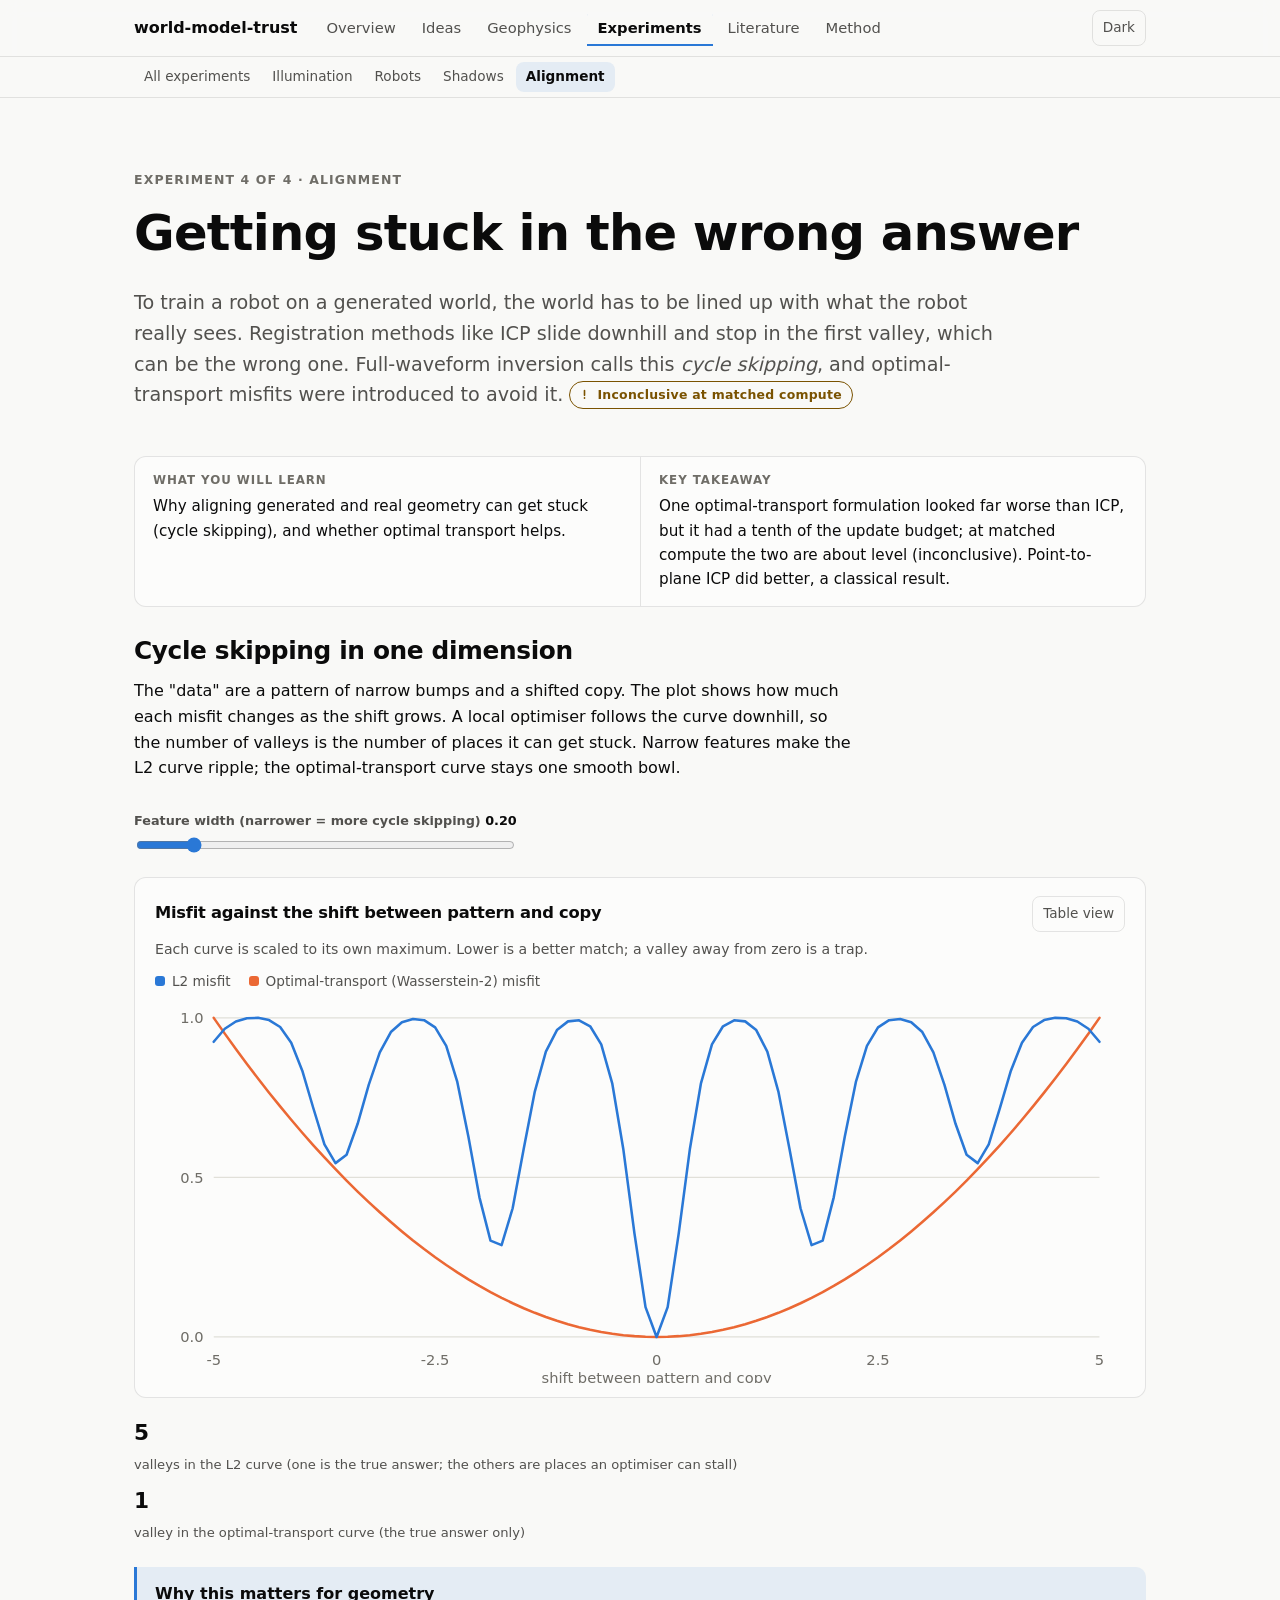
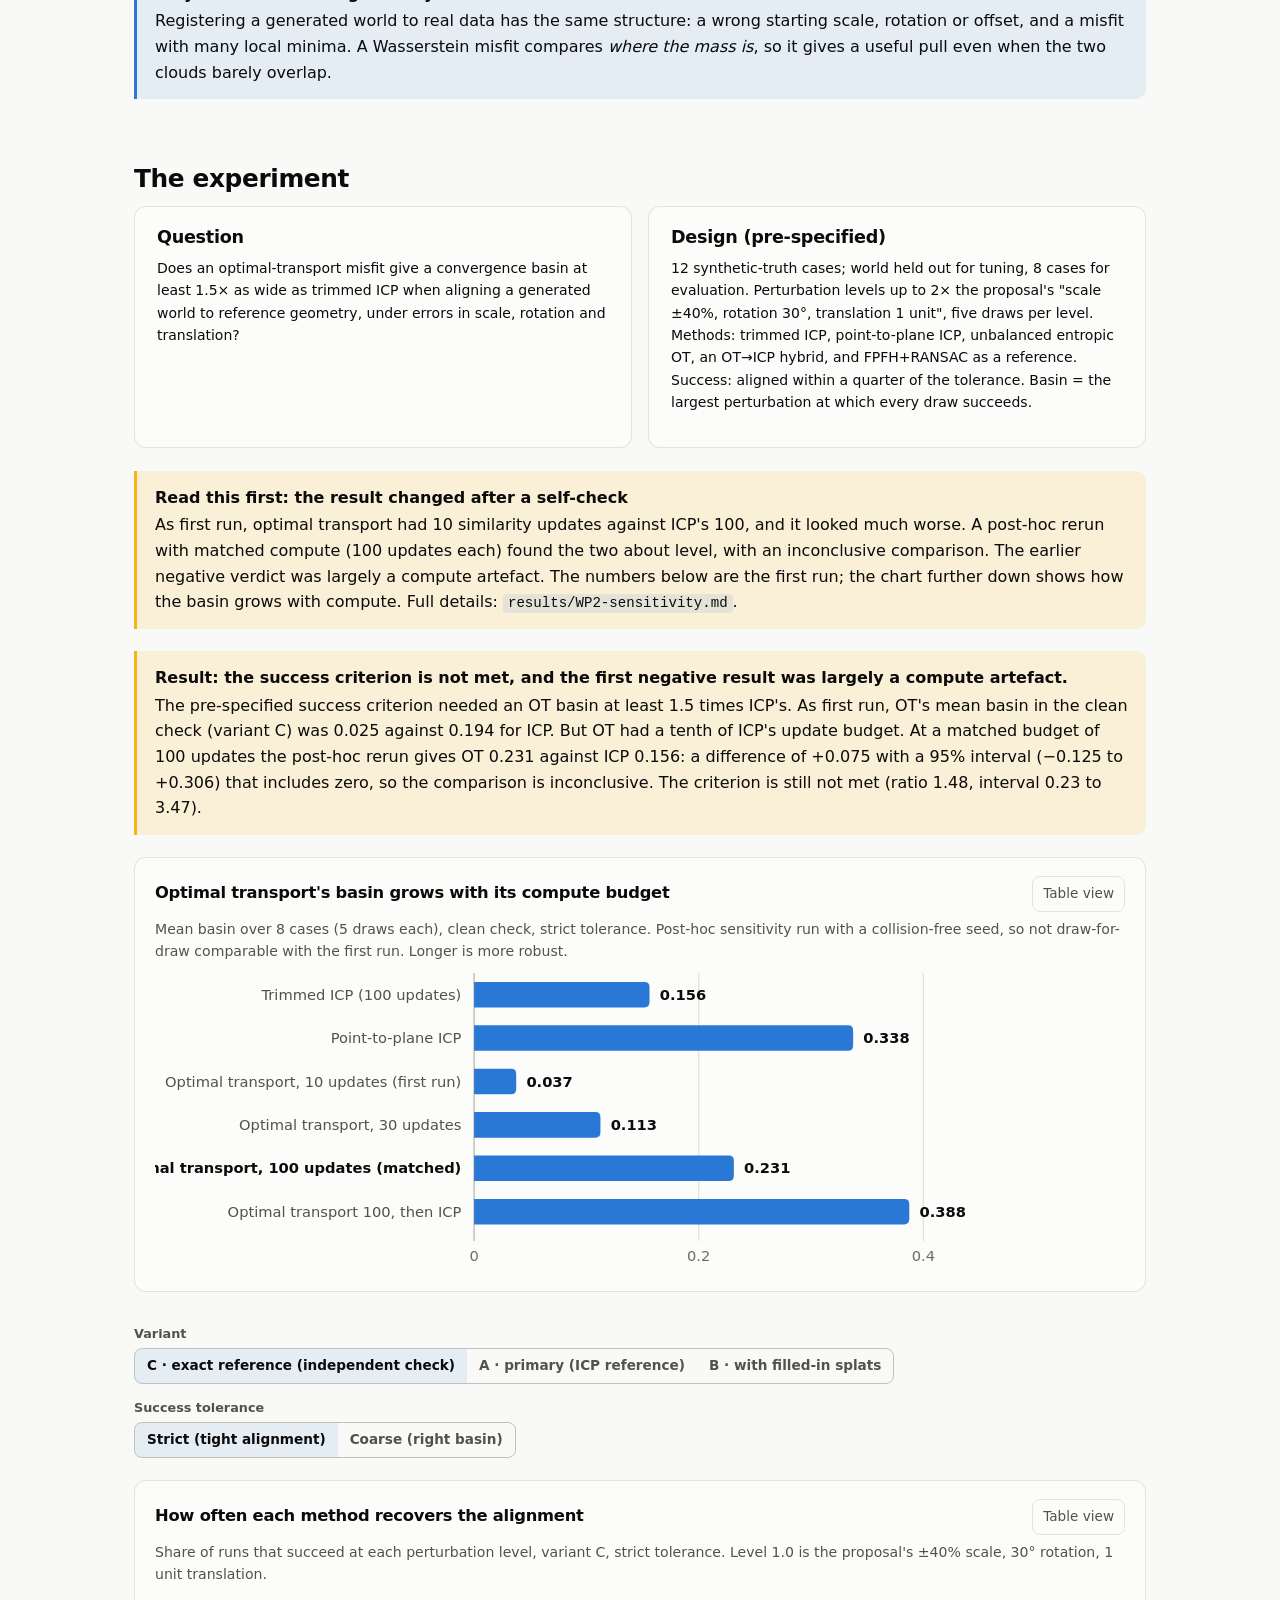
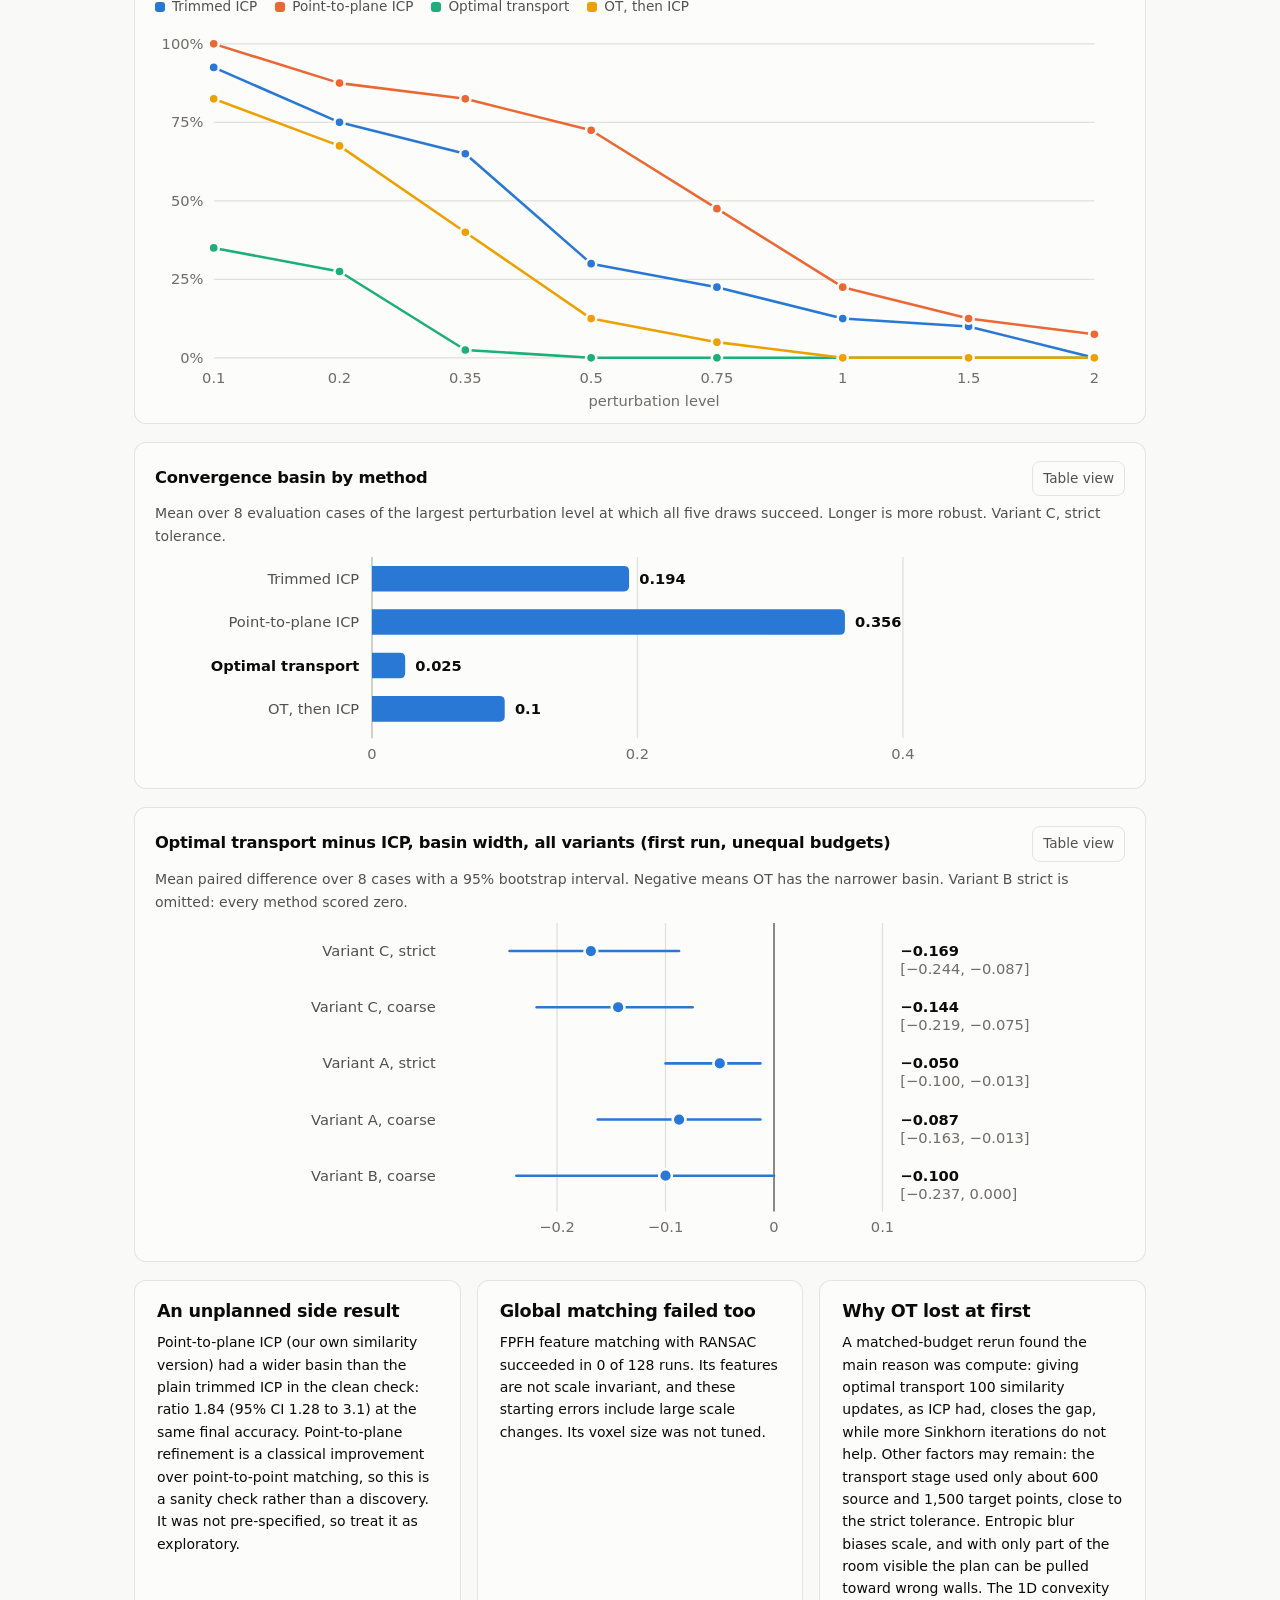
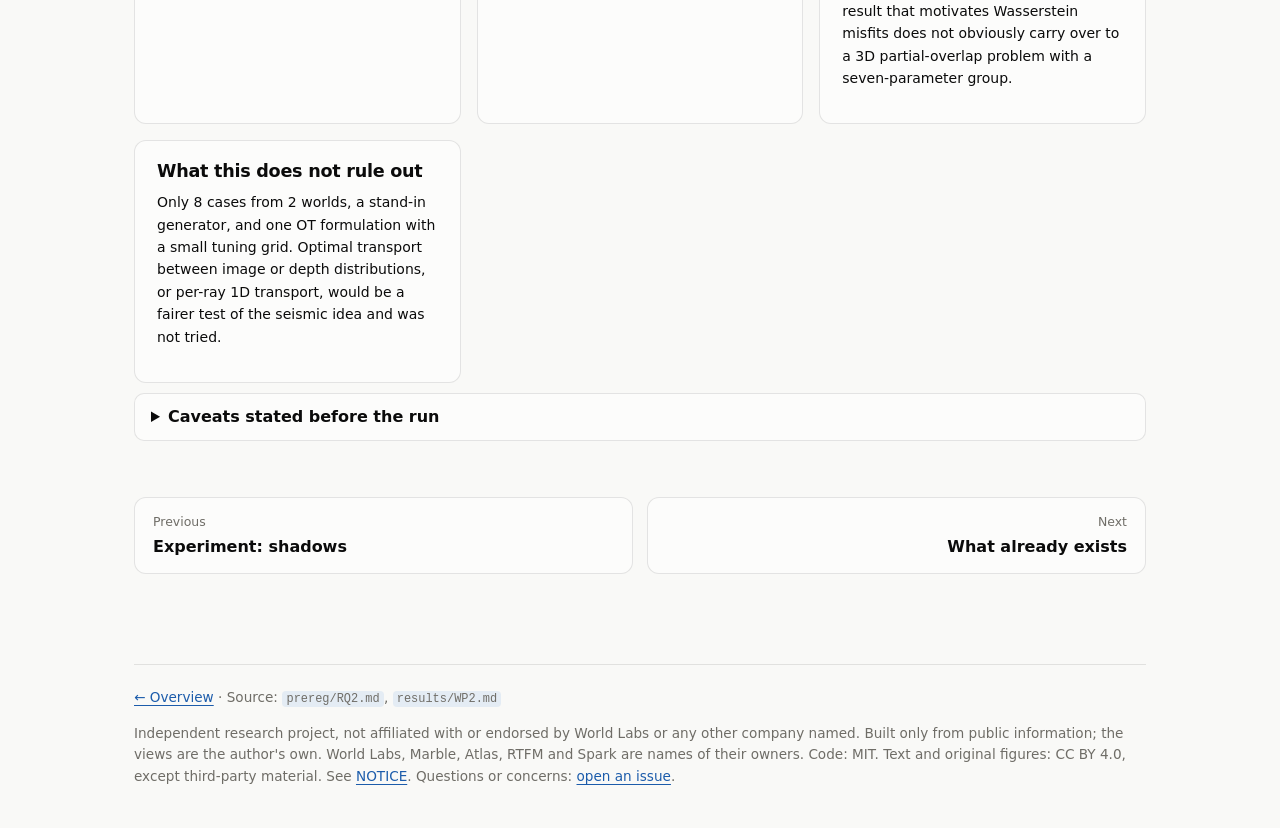
==== site/alignment.html @ ce820157 "Initial public version Independent research notebook on how seismic-imaging methods could contribute" ====
<!doctype html>
<html lang="en">
<head>
<meta charset="utf-8">
<meta name="viewport" content="width=device-width, initial-scale=1">
<title>Alignment · world-model-trust</title>
<meta name="description" content="Why registration gets stuck in the wrong answer, and whether an optimal-transport misfit helps: a toy and the results.">
<meta name="twitter:card" content="summary">
<meta property="og:title" content="Alignment · world-model-trust">
<link rel="icon" href="assets/favicon.svg" type="image/svg+xml">
<link rel="stylesheet" href="assets/style.css">
<script src="assets/viz.js"></script>
<script src="assets/data.js"></script>
<script src="assets/misfit-demo.js"></script>
</head>
<body>
<div id="nav"></div>
<main class="wrap">
<noscript><div class="callout warn"><strong>JavaScript is off</strong>The charts, filters and demos on these pages need JavaScript. The text, tables and links still work, but some sections will be empty.</div></noscript>
<section class="hero" style="padding-bottom:8px">
  <p class="eyebrow">Experiment 4 of 4 · alignment</p>
  <h1>Getting stuck in the wrong answer</h1>
  <p class="lede">To train a robot on a generated world, the world has to be lined up with what the robot really sees. Registration methods like ICP slide downhill and stop in the first valley, which can be the wrong one. Full-waveform inversion calls this <em>cycle skipping</em>, and optimal-transport misfits were introduced to avoid it. <span id="status"></span></p>
</section>
<aside class="glance" aria-label="At a glance">
  <div><div class="glance-label">What you will learn</div><p>Why aligning generated and real geometry can get stuck (cycle skipping), and whether optimal transport helps.</p></div>
  <div><div class="glance-label">Key takeaway</div><p>One optimal-transport formulation looked far worse than ICP, but it had a tenth of the update budget; at matched compute the two are about level (inconclusive). Point-to-plane ICP did better, a classical result.</p></div>
</aside>


<h2 style="margin-top:1.2em">Cycle skipping in one dimension</h2>
<p class="narrow">The "data" are a pattern of narrow bumps and a shifted copy. The plot shows how much each misfit changes as the shift grows. A local optimiser follows the curve downhill, so the number of valleys is the number of places it can get stuck. Narrow features make the L2 curve ripple; the optimal-transport curve stays one smooth bowl.</p>
<div class="filters" id="controls"></div>
<div id="charts"></div>
<div class="stats" id="minima"></div>
<div class="callout"><strong>Why this matters for geometry</strong>Registering a generated world to real data has the same structure: a wrong starting scale, rotation or offset, and a misfit with many local minima. A Wasserstein misfit compares <em>where the mass is</em>, so it gives a useful pull even when the two clouds barely overlap.</div>

<h2>The experiment</h2>
<div class="grid g2">
  <div class="card"><h3>Question</h3><p class="small">Does an optimal-transport misfit give a convergence basin at least 1.5× as wide as trimmed ICP when aligning a generated world to reference geometry, under errors in scale, rotation and translation?</p></div>
  <div class="card"><h3>Design (pre-specified)</h3><p class="small">12 synthetic-truth cases; world held out for tuning, 8 cases for evaluation. Perturbation levels up to 2× the proposal's "scale ±40%, rotation 30°, translation 1 unit", five draws per level. Methods: trimmed ICP, point-to-plane ICP, unbalanced entropic OT, an OT→ICP hybrid, and FPFH+RANSAC as a reference. Success: aligned within a quarter of the tolerance. Basin = the largest perturbation at which every draw succeeds.</p></div>
</div>
<div id="results">
  <div class="callout warn"><strong>Read this first: the result changed after a self-check</strong>As first run, optimal transport had 10 similarity updates against ICP's 100, and it looked much worse. A post-hoc rerun with matched compute (100 updates each) found the two about level, with an inconclusive comparison. The earlier negative verdict was largely a compute artefact. The numbers below are the first run; the chart further down shows how the basin grows with compute. Full details: <code>results/WP2-sensitivity.md</code>.</div>
  <div class="callout warn" id="gate-callout" hidden><strong>Result: the success criterion is not met, and the first negative result was largely a compute artefact.</strong><span id="gate-text"></span></div>
  <div class="filters" id="rfilters" hidden></div>
  <div id="rcharts"></div>
  <div id="rforest"></div>
  <div class="grid g2" id="rnotes"></div>
</div>
<details><summary>Caveats stated before the run</summary>
  <ul>
    <li>In the main variants the "reference" is itself an ICP solution, so ICP has a built-in advantage. A third variant uses an exact known transform to remove that circularity and is trusted more if they disagree.</li>
    <li>The generator is a stand-in, not Marble; real generator output would have different statistics for the parts it fills in.</li>
    <li>The OT inputs are subsampled, so its final accuracy is coarser than ICP's. The OT→ICP hybrid is reported to separate basin width from final accuracy.</li>
  </ul>
</details>
<footer><p><a href="index.html">← Overview</a> · Source: <code>prereg/RQ2.md</code>, <code>results/WP2.md</code></p></footer>
</main>
<script>
V.nav("alignment.html");
const E = V.el, D = window.WMT;
document.getElementById("status").append(D.wp2 ? V.badge("mixed", "Inconclusive at matched compute") : V.badge("run", "Evaluation running"));

/* ---------- misfit toy ---------- */
const st = { width: 0.2 };
const ctl = document.getElementById("controls");
ctl.append(V.slider("Feature width (narrower = more cycle skipping)", () => st.width, (v) => (st.width = v), 0.12, 0.7, 0.02, "", draw, (v) => v.toFixed(2)));
const charts = document.getElementById("charts"), minima = document.getElementById("minima");
const S = [{ key: "l2", label: "L2 misfit", color: "var(--s1)" }, { key: "w2", label: "Optimal-transport (Wasserstein-2) misfit", color: "var(--s2)" }];
function draw() {
  const cv = MisfitDemo.curves(st.width), W = 760, H = 300, x0 = 46, x1 = W - 20, y0 = 14, y1 = H - 36;
  const sx = V.scale(-5, 5, x0, x1), sy = V.scale(0, 1, y1, y0);
  charts.replaceChildren();
  const c = V.card(charts, { title: "Misfit against the shift between pattern and copy", sub: "Each curve is scaled to its own maximum. Lower is a better match; a valley away from zero is a trap.", legend: S.map((s) => ({ ...s })) });
  const svg = E("svg", { class: "chart", viewBox: `0 0 ${W} ${H}`, role: "img", "aria-label": "Misfit curves for L2 and optimal transport against shift" }), g = E("g", { class: "grid" });
  [0, 0.5, 1].forEach((t) => { g.append(E("line", { x1: x0, x2: x1, y1: sy(t), y2: sy(t) })); svg.append(E("text", { x: x0 - 8, y: sy(t) + 4, "text-anchor": "end" }, t.toFixed(1))); });
  [-5, -2.5, 0, 2.5, 5].forEach((t) => svg.append(E("text", { x: sx(t), y: H - 14, "text-anchor": "middle" }, String(t))));
  svg.prepend(g);
  svg.append(E("text", { x: (x0 + x1) / 2, y: H - 0, "text-anchor": "middle" }, "shift between pattern and copy"));
  S.slice().reverse().forEach((s) => svg.append(E("polyline", { points: cv.map((o) => `${sx(o.shift)},${sy(o[s.key])}`).join(" "), fill: "none", stroke: s.color, "stroke-width": 2, "stroke-linejoin": "round", "stroke-linecap": "round" })));
  const line = E("line", { y1: y0, y2: y1, stroke: "var(--axis)", "stroke-width": 1, style: "opacity:0" }), dots = S.map((s) => E("circle", { r: 4, fill: s.color, stroke: "var(--surface)", "stroke-width": 2, style: "opacity:0" }));
  svg.append(line, ...dots);
  const hit = E("rect", { class: "hit", x: x0, y: y0, width: x1 - x0, height: y1 - y0 });
  const showIdx = (i, cx, cy) => {
    const o = cv[i];
    line.setAttribute("x1", sx(o.shift)); line.setAttribute("x2", sx(o.shift)); line.style.opacity = 1;
    dots.forEach((d, k) => { d.setAttribute("cx", sx(o.shift)); d.setAttribute("cy", sy(o[S[k].key])); d.style.opacity = 1; });
    V.tip.show("shift " + o.shift.toFixed(2), S.map((s) => ({ value: V.fmt.n(o[s.key], 2), label: s.label, color: s.color })), cx, cy);
  };
  const move = (e) => {
    const b = svg.getBoundingClientRect(), px = ((e.clientX - b.left) / b.width) * W, i = Math.max(0, Math.min(cv.length - 1, Math.round(((px - x0) / (x1 - x0)) * (cv.length - 1))));
    showIdx(i, e.clientX, e.clientY);
  };
  hit._items = cv.map((_, i) => () => { const b = svg.getBoundingClientRect(); showIdx(i, b.left + b.width / 2, b.top + b.height / 2); });
  hit.addEventListener("pointermove", move); hit.addEventListener("pointerleave", () => { line.style.opacity = 0; dots.forEach((d) => (d.style.opacity = 0)); V.tip.hide(); });
  svg.append(hit); c.body.append(svg);
  V.addTable(c, ["Shift", "L2 misfit", "OT misfit"], cv.filter((_, i) => i % 4 === 0).map((o) => [V.fmt.n(o.shift, 2), V.fmt.n(o.l2, 3), V.fmt.n(o.w2, 3)]));
  const m1 = MisfitDemo.localMinima(cv.map((o) => o.l2)), m2 = MisfitDemo.localMinima(cv.map((o) => o.w2));
  minima.replaceChildren(E("div", {}, E("b", {}, String(m1)), E("span", {}, "valleys in the L2 curve (one is the true answer; the others are places an optimiser can stall)")), E("div", {}, E("b", {}, String(m2)), E("span", {}, "valley in the optimal-transport curve (the true answer only)")));
}
draw();

/* ---------- WP2 results ---------- */
const res = document.getElementById("results");
if (!D.wp2) res.prepend(E("div", { class: "callout" }, E("strong", {}, "Results pending"), "The pre-specified evaluation is still running."));
else renderResults(D.wp2);

function renderResults(W2) {
  const f = (x, d = 2) => V.fmt.n(x, d);
  const C = W2.C, A = W2.A, rc = document.getElementById("rcharts");
  document.getElementById("gate-callout").hidden = false;
  const SN = W2.sensitivity && W2.sensitivity.strict, vo = SN && SN.vs_icp.ot100;
  document.getElementById("gate-text").textContent = ` The pre-specified success criterion needed an OT basin at least 1.5 times ICP's. As first run, OT's mean basin in the clean check (variant C) was ${f(C.basins.strict.ot, 3)} against ${f(C.basins.strict.icp, 3)} for ICP. But OT had a tenth of ICP's update budget.` + (SN ? ` At a matched budget of 100 updates the post-hoc rerun gives OT ${f(SN.basins.ot100, 3)} against ICP ${f(SN.basins.icp, 3)}: a difference of ${V.fmt.signed(vo.diff, 3)} with a 95% interval (${V.fmt.signed(vo.diff_lo, 3)} to ${V.fmt.signed(vo.diff_hi, 3)}) that includes zero, so the comparison is inconclusive. The criterion is still not met (ratio ${f(vo.ratio)}, interval ${f(vo.ratio_lo)} to ${f(vo.ratio_hi)}).` : "");

  const NAMES = { icp: "Trimmed ICP", p2plane: "Point-to-plane ICP", ot: "Optimal transport", "ot+icp": "OT, then ICP" };
  const COLORS = { icp: "var(--s1)", p2plane: "var(--s2)", ot: "var(--s3)", "ot+icp": "var(--s4)" };
  const VARS = [["C", "C · exact reference (independent check)"], ["A", "A · primary (ICP reference)"], ["B", "B · with filled-in splats"]];
  const rs = { v: "C", tol: "strict" }, fl = document.getElementById("rfilters");
  fl.hidden = false;
  const mkSeg = (label, opts, get, set) => fl.append(V.seg(label, opts, get, set, paint));
  mkSeg("Variant", VARS, () => rs.v, (k) => (rs.v = k));
  mkSeg("Success tolerance", [["strict", "Strict (tight alignment)"], ["coarse", "Coarse (right basin)"]], () => rs.tol, (k) => (rs.tol = k));

  function paint() {
    rc.replaceChildren();
    const v = W2[rs.v], keys = Object.keys(NAMES), tolName = rs.tol === "strict" ? "strict tolerance" : "coarse tolerance";
    // 1. success rate vs level
    const c1 = V.card(rc, { title: "How often each method recovers the alignment", sub: `Share of runs that succeed at each perturbation level, variant ${rs.v}, ${tolName}. Level 1.0 is the proposal's ±40% scale, 30° rotation, 1 unit translation.`, legend: keys.map((k) => ({ label: NAMES[k], color: COLORS[k] })) });
    const W = 760, H = 300, x0 = 46, x1 = W - 24, y0 = 14, y1 = H - 40, n = W2.levels.length;
    const sx = (i) => x0 + (i / (n - 1)) * (x1 - x0), sy = V.scale(0, 1, y1, y0);
    const svg = E("svg", { class: "chart", viewBox: `0 0 ${W} ${H}`, role: "img", "aria-label": "Success rate against perturbation level for each alignment method" }), g = E("g", { class: "grid" });
    [0, 0.25, 0.5, 0.75, 1].forEach((t) => { g.append(E("line", { x1: x0, x2: x1, y1: sy(t), y2: sy(t) })); svg.append(E("text", { x: x0 - 8, y: sy(t) + 4, "text-anchor": "end" }, Math.round(t * 100) + "%")); });
    W2.levels.forEach((lv, i) => svg.append(E("text", { x: sx(i), y: H - 20, "text-anchor": "middle" }, String(lv))));
    svg.append(E("text", { x: (x0 + x1) / 2, y: H - 2, "text-anchor": "middle" }, "perturbation level"));
    svg.prepend(g);
    keys.forEach((k) => {
      const ys = v.curves[rs.tol][k];
      svg.append(E("polyline", { points: ys.map((y, i) => `${sx(i)},${sy(y)}`).join(" "), fill: "none", stroke: COLORS[k], "stroke-width": 2, "stroke-linejoin": "round", "stroke-linecap": "round" }));
      ys.forEach((y, i) => svg.append(E("circle", { cx: sx(i), cy: sy(y), r: 4, fill: COLORS[k], stroke: "var(--surface)", "stroke-width": 2 })));
    });
    const cross = E("line", { y1: y0, y2: y1, stroke: "var(--axis)", "stroke-width": 1, style: "opacity:0" }), hit = E("rect", { class: "hit", x: x0 - 10, y: y0, width: x1 - x0 + 20, height: y1 - y0 });
    const showR = (i, cx, cy) => { cross.setAttribute("x1", sx(i)); cross.setAttribute("x2", sx(i)); cross.style.opacity = 1; V.tip.show("level " + W2.levels[i], keys.map((k) => ({ value: V.fmt.pct(v.curves[rs.tol][k][i], 0), label: NAMES[k], color: COLORS[k] })), cx, cy); };
    const moveR = (e) => { const b = svg.getBoundingClientRect(), px = ((e.clientX - b.left) / b.width) * W, i = Math.max(0, Math.min(n - 1, Math.round(((px - x0) / (x1 - x0)) * (n - 1)))); showR(i, e.clientX, e.clientY); };
    hit.addEventListener("pointermove", moveR);
    hit._items = W2.levels.map((_, i) => () => { const b = svg.getBoundingClientRect(); showR(i, b.left + b.width / 2, b.top + b.height / 2); });
    hit.addEventListener("pointerleave", () => { cross.style.opacity = 0; V.tip.hide(); });
    svg.append(cross, hit); c1.body.append(svg);
    V.addTable(c1, ["Level", ...keys.map((k) => NAMES[k])], W2.levels.map((lv, i) => [String(lv), ...keys.map((k) => V.fmt.pct(v.curves[rs.tol][k][i], 0))]));

    // 2. basin width
    const c2 = V.card(rc, { title: "Convergence basin by method", sub: `Mean over 8 evaluation cases of the largest perturbation level at which all five draws succeed. Longer is more robust. Variant ${rs.v}, ${tolName}.` });
    V.hbars(c2, { items: keys.map((k) => ({ label: NAMES[k], value: v.basins[rs.tol][k], tipLabel: "mean basin (level units)", strong: k === "ot" })), max: 0.5, valueFmt: (x) => V.fmt.n(x, 3), labelW: 170 });
    V.addTable(c2, ["Method", "Mean basin"], keys.map((k) => [NAMES[k], V.fmt.n(v.basins[rs.tol][k], 3)]));
  }
  paint();

  // 3. forest of OT - ICP (fixed, not filtered)
  const fc = V.card(document.getElementById("rforest"), { title: "Optimal transport minus ICP, basin width, all variants (first run, unequal budgets)", sub: "Mean paired difference over 8 cases with a 95% bootstrap interval. Negative means OT has the narrower basin. Variant B strict is omitted: every method scored zero." });
  const items = [["C", "strict"], ["C", "coarse"], ["A", "strict"], ["A", "coarse"], ["B", "coarse"]].map(([vv, t]) => { const x = W2[vv].comparisons[`${t}:ot_vs_icp`]; return { label: `Variant ${vv}, ${t}`, mean: x.diff, lo: x.diff_lo, hi: x.diff_hi }; });
  V.forest(fc, { items, domain: [-0.3, 0.1], d: 3 });
  V.addTable(fc, ["Variant and tolerance", "Mean difference", "CI low", "CI high"], items.map((i) => [i.label, V.fmt.signed(i.mean, 3), V.fmt.signed(i.lo, 3), V.fmt.signed(i.hi, 3)]));

  if (W2.sensitivity) {
    const S = W2.sensitivity.strict, sc = V.card(document.getElementById("rforest"), { title: "Optimal transport's basin grows with its compute budget", sub: "Mean basin over 8 cases (5 draws each), clean check, strict tolerance. Post-hoc sensitivity run with a collision-free seed, so not draw-for-draw comparable with the first run. Longer is more robust." });
    const items = [["Trimmed ICP (100 updates)", "icp"], ["Point-to-plane ICP", "p2plane"], ["Optimal transport, 10 updates (first run)", "ot10"], ["Optimal transport, 30 updates", "ot30"], ["Optimal transport, 100 updates (matched)", "ot100"], ["Optimal transport 100, then ICP", "ot100+icp"]];
    document.getElementById("results").insertBefore(sc.root, document.getElementById("rfilters"));
    V.hbars(sc, { items: items.map(([l, k]) => ({ label: l, value: S.basins[k], tipLabel: "mean basin (level units)", strong: k === "ot100" })), max: 0.5, valueFmt: (x) => V.fmt.n(x, 3), labelW: 250 });
    V.addTable(sc, ["Method", "Mean basin", "Minus ICP [95% CI]"], items.map(([l, k]) => { const v = S.vs_icp[k]; return [l, V.fmt.n(S.basins[k], 3), v ? V.fmt.signed(v.diff, 3) + " [" + V.fmt.signed(v.diff_lo, 3) + ", " + V.fmt.signed(v.diff_hi, 3) + "]" : "reference"]; }));
  }
  const notes = document.getElementById("rnotes"), p2 = C.comparisons["strict:p2plane_vs_icp"];
  notes.append(
    E("div", { class: "card" }, E("h3", {}, "An unplanned side result"), E("p", { class: "small" }, `Point-to-plane ICP (our own similarity version) had a wider basin than the plain trimmed ICP in the clean check: ratio ${f(p2.ratio)} (95% CI ${f(p2.ratio_lo)} to ${f(p2.ratio_hi)}) at the same final accuracy. Point-to-plane refinement is a classical improvement over point-to-point matching, so this is a sanity check rather than a discovery. It was not pre-specified, so treat it as exploratory.`)),
    E("div", { class: "card" }, E("h3", {}, "Global matching failed too"), E("p", { class: "small" }, `FPFH feature matching with RANSAC succeeded in ${W2.fpfh_success_runs} of ${W2.fpfh_total_runs} runs. Its features are not scale invariant, and these starting errors include large scale changes. Its voxel size was not tuned.`)),
    E("div", { class: "card" }, E("h3", {}, "Why OT lost at first"), E("p", { class: "small" }, "A matched-budget rerun found the main reason was compute: giving optimal transport 100 similarity updates, as ICP had, closes the gap, while more Sinkhorn iterations do not help. Other factors may remain: the transport stage used only about 600 source and 1,500 target points, close to the strict tolerance. Entropic blur biases scale, and with only part of the room visible the plan can be pulled toward wrong walls. The 1D convexity result that motivates Wasserstein misfits does not obviously carry over to a 3D partial-overlap problem with a seven-parameter group.")),
    E("div", { class: "card" }, E("h3", {}, "What this does not rule out"), E("p", { class: "small" }, "Only 8 cases from 2 worlds, a stand-in generator, and one OT formulation with a small tuning grid. Optimal transport between image or depth distributions, or per-ray 1D transport, would be a fairer test of the seismic idea and was not tried.")));
}
window.addEventListener("themechange", draw);
</script>
</body>
</html>
---- site/assets/style.css ----
/* world-model-trust site: design tokens from the validated reference palette (light + dark, selected not flipped) */
:root {
  color-scheme: light;
  --page: #f9f9f7; --surface: #fcfcfb;
  --ink: #0b0b0b; --ink2: #52514e; --muted: #6f6d67;
  --grid: #e1e0d9; --axis: #c3c2b7; --ring: rgba(11,11,11,0.10);
  --s1: #2a78d6; --s2: #eb6834; --s3: #1baf7a; --s4: #eda100;
  --o1: #86b6ef; --o2: #6da7ec; --o3: #3987e5; --o4: #1c5cab; --o5: #0d366b; /* ordinal ramp, weakest to strongest; every step is at least 2:1 on its surface */
  --good-text: #006300; --warn: #fab219; --warn-text: #7a5200; --crit: #d03b3b; --crit-text: #d03b3b; --link: #1c5cab;
  --accent: #2a78d6; --accent-wash: rgba(42,120,214,0.10);
  --radius: 12px;
}
@media (prefers-color-scheme: dark) {
  :root:where(:not([data-theme="light"])) {
    color-scheme: dark;
    --page: #0d0d0d; --surface: #1a1a19;
    --ink: #ffffff; --ink2: #c3c2b7; --muted: #a09e97;
    --grid: #2c2c2a; --axis: #383835; --ring: rgba(255,255,255,0.10);
    --s1: #3987e5; --s2: #d95926; --s3: #199e70; --s4: #c98500;
    --o1: #184f95; --o2: #256abf; --o3: #3987e5; --o4: #6da7ec; --o5: #9ec5f4;
    --good-text: #0ca30c; --warn-text: #fab219; --crit-text: #e66767; --link: #3987e5; --accent: #3987e5; --accent-wash: rgba(57,135,229,0.16);
  }
}
:root[data-theme="dark"] {
  color-scheme: dark;
  --page: #0d0d0d; --surface: #1a1a19;
  --ink: #ffffff; --ink2: #c3c2b7; --muted: #a09e97;
  --grid: #2c2c2a; --axis: #383835; --ring: rgba(255,255,255,0.10);
  --s1: #3987e5; --s2: #d95926; --s3: #199e70; --s4: #c98500;
  --o1: #184f95; --o2: #256abf; --o3: #3987e5; --o4: #6da7ec; --o5: #9ec5f4;
  --good-text: #0ca30c; --warn-text: #fab219; --crit-text: #e66767; --link: #3987e5; --accent: #3987e5; --accent-wash: rgba(57,135,229,0.16);
}

* { box-sizing: border-box; }
html { scroll-behavior: smooth; }
body { margin: 0; background: var(--page); color: var(--ink); font: 16px/1.6 system-ui, -apple-system, "Segoe UI", sans-serif; -webkit-font-smoothing: antialiased; }
a { color: var(--link); text-underline-offset: 3px; }
a:hover { text-decoration-thickness: 2px; }
code, pre { font: 0.88em ui-monospace, SFMono-Regular, Menlo, monospace; }
code { background: var(--accent-wash); padding: 0.1em 0.35em; border-radius: 4px; }
pre { background: var(--surface); border: 1px solid var(--ring); border-radius: 8px; padding: 14px 16px; overflow-x: auto; }
pre code { background: none; padding: 0; }
h1, h2, h3 { line-height: 1.2; letter-spacing: -0.015em; margin: 0 0 0.5em; }
h1 { font-size: clamp(2rem, 4.5vw, 3.1rem); font-weight: 650; }
h2 { font-size: 1.55rem; font-weight: 640; margin-top: 2.6em; }
h3 { font-size: 1.1rem; font-weight: 620; margin-top: 1.6em; }
p { margin: 0 0 1em; }
.wrap { max-width: 1060px; margin: 0 auto; padding: 0 24px; }
.narrow { max-width: 720px; }
.lede { font-size: 1.2rem; color: var(--ink2); max-width: 46em; }
.muted { color: var(--muted); }
.small { font-size: 0.875rem; }

/* nav */
.nav { position: sticky; top: 0; z-index: 20; background: color-mix(in srgb, var(--page) 88%, transparent); backdrop-filter: blur(10px); border-bottom: 1px solid var(--ring); }
.nav .wrap { display: flex; align-items: center; gap: 4px; height: 56px; overflow-x: auto; }
.brand { font-weight: 700; color: var(--ink); text-decoration: none; margin-right: 14px; white-space: nowrap; }
.nav a.link { color: var(--ink2); text-decoration: none; padding: 6px 11px; border-radius: 8px; font-size: 0.92rem; white-space: nowrap; }
.nav a.link:hover { background: var(--accent-wash); color: var(--ink); }
.nav a.link[aria-current="page"] { color: var(--ink); background: var(--accent-wash); font-weight: 600; }
.spacer { flex: 1; }
button.ghost { background: none; border: 1px solid var(--ring); color: var(--ink2); border-radius: 8px; padding: 6px 10px; font: inherit; font-size: 0.85rem; cursor: pointer; }
button.ghost:hover { background: var(--accent-wash); color: var(--ink); }
button:focus-visible, a:focus-visible, input:focus-visible, select:focus-visible, [tabindex]:focus-visible { outline: 2px solid var(--accent); outline-offset: 2px; }

/* hero */
.hero { padding: 72px 0 28px; }
.eyebrow { text-transform: uppercase; letter-spacing: 0.09em; font-size: 0.78rem; color: var(--muted); font-weight: 600; margin-bottom: 14px; }

/* layout blocks */
.grid { display: grid; gap: 16px; }
.g2 { grid-template-columns: repeat(auto-fit, minmax(300px, 1fr)); }
.g3 { grid-template-columns: repeat(auto-fit, minmax(240px, 1fr)); }
.card { background: var(--surface); border: 1px solid var(--ring); border-radius: var(--radius); padding: 20px 22px; }
.card h3 { margin-top: 0; }
.card.link { text-decoration: none; color: inherit; display: block; transition: border-color .15s, transform .15s; }
.card.link:hover { border-color: var(--accent); transform: translateY(-1px); }
.tile .label { color: var(--ink2); font-size: 0.88rem; }
.tile .value { font-size: 2rem; font-weight: 640; letter-spacing: -0.02em; line-height: 1.15; margin: 4px 0; }
.tile .note { color: var(--muted); font-size: 0.85rem; }
.callout { border-left: 3px solid var(--accent); background: var(--accent-wash); padding: 14px 18px; border-radius: 0 10px 10px 0; margin: 1.4em 0; }
.callout.warn { border-left-color: var(--warn); background: color-mix(in srgb, var(--warn) 14%, transparent); }
.callout strong:first-child { display: block; margin-bottom: 2px; }

/* status badges: icon + label, never colour alone */
.badge { display: inline-flex; align-items: center; gap: 6px; font-size: 0.78rem; font-weight: 650; letter-spacing: 0.02em; padding: 3px 10px 3px 8px; border-radius: 999px; border: 1px solid currentColor; white-space: nowrap; }
.badge.pass { color: var(--good-text); } .badge.fail { color: var(--crit-text); }
.badge.mixed { color: var(--warn-text); } .badge.run { color: var(--ink2); }
.badge svg { width: 13px; height: 13px; }

/* tables */
table { border-collapse: collapse; width: 100%; font-size: 0.92rem; }
th, td { text-align: left; padding: 8px 12px; border-bottom: 1px solid var(--grid); vertical-align: top; }
th { color: var(--ink2); font-weight: 600; font-size: 0.82rem; }
td.num, th.num { text-align: right; font-variant-numeric: tabular-nums; }
.tablewrap { overflow-x: auto; }

/* charts */
.chartcard { background: var(--surface); border: 1px solid var(--ring); border-radius: var(--radius); padding: 18px 20px 14px; margin: 18px 0; }
.chartcard header { display: flex; align-items: baseline; gap: 12px; flex-wrap: wrap; margin-bottom: 6px; }
.chartcard h3 { margin: 0; font-size: 1.02rem; }
.chartcard .sub { color: var(--ink2); font-size: 0.88rem; margin: 0 0 10px; }
.chartcard .tools { margin-left: auto; }
.legend { display: flex; flex-wrap: wrap; gap: 6px 18px; font-size: 0.85rem; color: var(--ink2); margin: 4px 0 8px; }
.legend span { display: inline-flex; align-items: center; gap: 7px; }
.legend i { width: 10px; height: 10px; border-radius: 3px; display: inline-block; }
.legend i.dot { border-radius: 50%; }
svg.chart { width: 100%; height: auto; display: block; overflow: visible; }
svg.chart text { fill: var(--muted); font: 11.5px system-ui, sans-serif; }
svg.chart text.strong { fill: var(--ink); font-weight: 600; }
svg.chart text.ink2 { fill: var(--ink2); }
svg.chart .grid line { stroke: var(--grid); stroke-width: 1; }
svg.chart .axis line, svg.chart line.axis { stroke: var(--axis); stroke-width: 1; }
.hit { fill: transparent; cursor: default; }
.mark { transition: opacity .12s; }
.tablewrap[hidden], .chartbody[hidden] { display: none; }

#tip { position: fixed; z-index: 50; pointer-events: none; background: var(--surface); color: var(--ink); border: 1px solid var(--axis); border-radius: 8px; padding: 8px 10px; font-size: 0.82rem; box-shadow: 0 6px 20px rgba(0,0,0,0.18); max-width: 280px; opacity: 0; transition: opacity .1s; }
#tip.on { opacity: 1; }
#tip .t { color: var(--ink2); margin-bottom: 3px; }
#tip .r { display: flex; align-items: center; gap: 8px; }
#tip .r b { font-weight: 650; font-size: 0.95rem; }
#tip .k { width: 12px; height: 3px; border-radius: 2px; display: inline-block; }

/* controls */
.filters { position: relative; z-index: 2; /* controls above graphics */ display: flex; flex-wrap: wrap; gap: 14px 22px; align-items: end; padding: 14px 0 4px; }
.filters label { display: flex; flex-direction: column; gap: 4px; font-size: 0.8rem; color: var(--ink2); font-weight: 600; }
.filters .val { color: var(--ink); font-weight: 650; font-variant-numeric: tabular-nums; }
input[type="range"] { accent-color: var(--accent); min-width: 150px; }
select { background: var(--surface); color: var(--ink); border: 1px solid var(--axis); border-radius: 8px; padding: 6px 8px; font: inherit; font-size: 0.9rem; }
.seg { display: inline-flex; border: 1px solid var(--axis); border-radius: 8px; overflow: hidden; }
.seg button { background: none; border: 0; color: var(--ink2); padding: 6px 12px; font: inherit; font-size: 0.85rem; cursor: pointer; }
.seg button[aria-pressed="true"] { background: var(--accent-wash); color: var(--ink); font-weight: 650; }
.stats { display: flex; flex-wrap: wrap; gap: 8px 28px; margin: 10px 0 0; }
.stats div b { display: block; font-size: 1.35rem; font-weight: 650; letter-spacing: -0.01em; }
.stats div span { color: var(--ink2); font-size: 0.82rem; }

.toc { display: flex; flex-wrap: wrap; gap: 8px; margin: 18px 0 0; }
.toc a { border: 1px solid var(--ring); border-radius: 999px; padding: 4px 12px; font-size: 0.85rem; text-decoration: none; color: var(--ink2); background: var(--surface); }
.toc a:hover { border-color: var(--accent); color: var(--ink); }
details { background: var(--surface); border: 1px solid var(--ring); border-radius: 10px; padding: 10px 16px; margin: 10px 0; }
summary { cursor: pointer; font-weight: 600; }
footer { margin: 90px 0 40px; padding-top: 22px; border-top: 1px solid var(--ring); color: var(--muted); font-size: 0.85rem; }
.sr { position: absolute; width: 1px; height: 1px; overflow: hidden; clip: rect(0 0 0 0); white-space: nowrap; }
@media (forced-colors: active) { .badge, .card, .chartcard { border-color: CanvasText; } }
@media print { .nav, button { display: none; } body { background: #fff; } }
@media (prefers-reduced-motion: reduce) { * { transition: none !important; scroll-behavior: auto !important; } }

/* figures: raster images keep their own light background in both themes */
figure.fig { margin: 18px 0; background: #fcfcfb; border: 1px solid var(--ring); border-radius: var(--radius); padding: 12px; }
figure.fig img { width: 100%; height: auto; display: block; border-radius: 6px; }
figure.fig figcaption { margin-top: 10px; font-size: 0.86rem; color: #3d3c39; line-height: 1.5; }
figure.fig figcaption b { color: #0b0b0b; }
figure.fig .src { display: block; margin-top: 4px; color: #6f6d67; font-size: 0.78rem; }
.figgrid { display: grid; gap: 16px; grid-template-columns: repeat(auto-fit, minmax(340px, 1fr)); }

.tag { display: inline-block; font-size: 0.74rem; font-weight: 600; letter-spacing: 0.02em; padding: 2px 9px; border-radius: 999px; border: 1px solid var(--axis); color: var(--ink2); white-space: nowrap; }
.tag.ok { border-color: var(--good-text); color: var(--good-text); } .tag.part { border-color: var(--warn-text); color: var(--warn-text); }
.reflist { font-size: 0.86rem; } .reflist td { padding: 6px 10px; }
input[type="search"], input[type="text"] { background: var(--surface); color: var(--ink); border: 1px solid var(--axis); border-radius: 8px; padding: 7px 10px; font: inherit; font-size: 0.9rem; min-width: 260px; }
details.lit > summary { display: flex; flex-wrap: wrap; gap: 8px 12px; align-items: center; }
details.lit .body { margin-top: 12px; }
details.lit h4 { margin: 14px 0 6px; font-size: 0.9rem; color: var(--ink2); }

.skip:focus { position: fixed; left: 12px; top: 12px; z-index: 100; width: auto; height: auto; clip: auto; overflow: visible; background: var(--surface); color: var(--ink); padding: 8px 12px; border-radius: 8px; border: 2px solid var(--accent); }
svg.chart:focus-visible { outline: 2px solid var(--accent); outline-offset: 4px; border-radius: 4px; }


/* secondary nav, reading-order pager, at-a-glance box, idea cards */
.subnav { border-top: 1px solid var(--ring); background: color-mix(in srgb, var(--page) 94%, transparent); }
.subnav .wrap { display: flex; gap: 2px; height: 40px; align-items: center; overflow-x: auto; }
.subnav a { color: var(--ink2); text-decoration: none; padding: 4px 10px; border-radius: 8px; font-size: 0.85rem; white-space: nowrap; }
.subnav a:hover { background: var(--accent-wash); color: var(--ink); }
.subnav a[aria-current="page"] { color: var(--ink); background: var(--accent-wash); font-weight: 600; }
.nav a.link[aria-current="true"] { color: var(--ink); font-weight: 600; box-shadow: inset 0 -2px 0 var(--accent); border-radius: 8px 8px 0 0; }
.pager { display: grid; grid-template-columns: 1fr 1fr; gap: 14px; margin: 56px 0 8px; }
.pager a { display: block; padding: 14px 18px; border: 1px solid var(--ring); border-radius: var(--radius); background: var(--surface); text-decoration: none; color: var(--ink); }
.pager a:hover { border-color: var(--accent); }
.pager a.next { text-align: right; }
.pager .dir { display: block; font-size: 0.78rem; color: var(--muted); margin-bottom: 2px; }
.glance { display: grid; grid-template-columns: 1fr 1fr; gap: 0; border: 1px solid var(--ring); border-radius: var(--radius); background: var(--surface); margin: 18px 0 8px; overflow: hidden; }
.glance > div { padding: 14px 18px; }
.glance > div + div { border-left: 1px solid var(--ring); }
.glance .glance-label { font-size: 0.74rem; letter-spacing: 0.08em; text-transform: uppercase; color: var(--muted); margin: 0 0 4px; font-weight: 650; }
.glance p { margin: 0; font-size: 0.95rem; }
@media (max-width: 640px) { .glance { grid-template-columns: 1fr; } .glance > div + div { border-left: 0; border-top: 1px solid var(--ring); } .pager { grid-template-columns: 1fr; } }
.idea { display: flex; flex-direction: column; gap: 10px; }
.idea h3 { margin: 0; }
.idea .row { font-size: 0.88rem; }
.idea .row b { color: var(--ink2); font-weight: 600; }
.idea .tags { display: flex; flex-wrap: wrap; gap: 6px; }
.idea[hidden] { display: none; }
.step { display: flex; gap: 12px; align-items: flex-start; }
.step .n { flex: none; width: 28px; height: 28px; border-radius: 50%; background: var(--accent-wash); color: var(--ink); display: grid; place-items: center; font-weight: 650; font-size: 0.9rem; }
.bridge td:first-child, .bridge th:first-child { width: 34%; }
.bridge a { font-weight: 600; }

/* mobile charts: keep text legible by letting wide charts scroll sideways; larger tap targets on touch screens */
.chartbody { overflow-x: auto; }
.chartbody svg.chart { min-width: 560px; }
@media (min-width: 700px) { .chartbody svg.chart { min-width: 0; } }
#demo { min-width: 460px; }
.card:has(#demo) { overflow-x: auto; }
@media (pointer: coarse) { .seg button, button.ghost, .toc a, .subnav a, .nav a.link, .pager a { min-height: 44px; display: inline-flex; align-items: center; } .pager a { display: block; } }
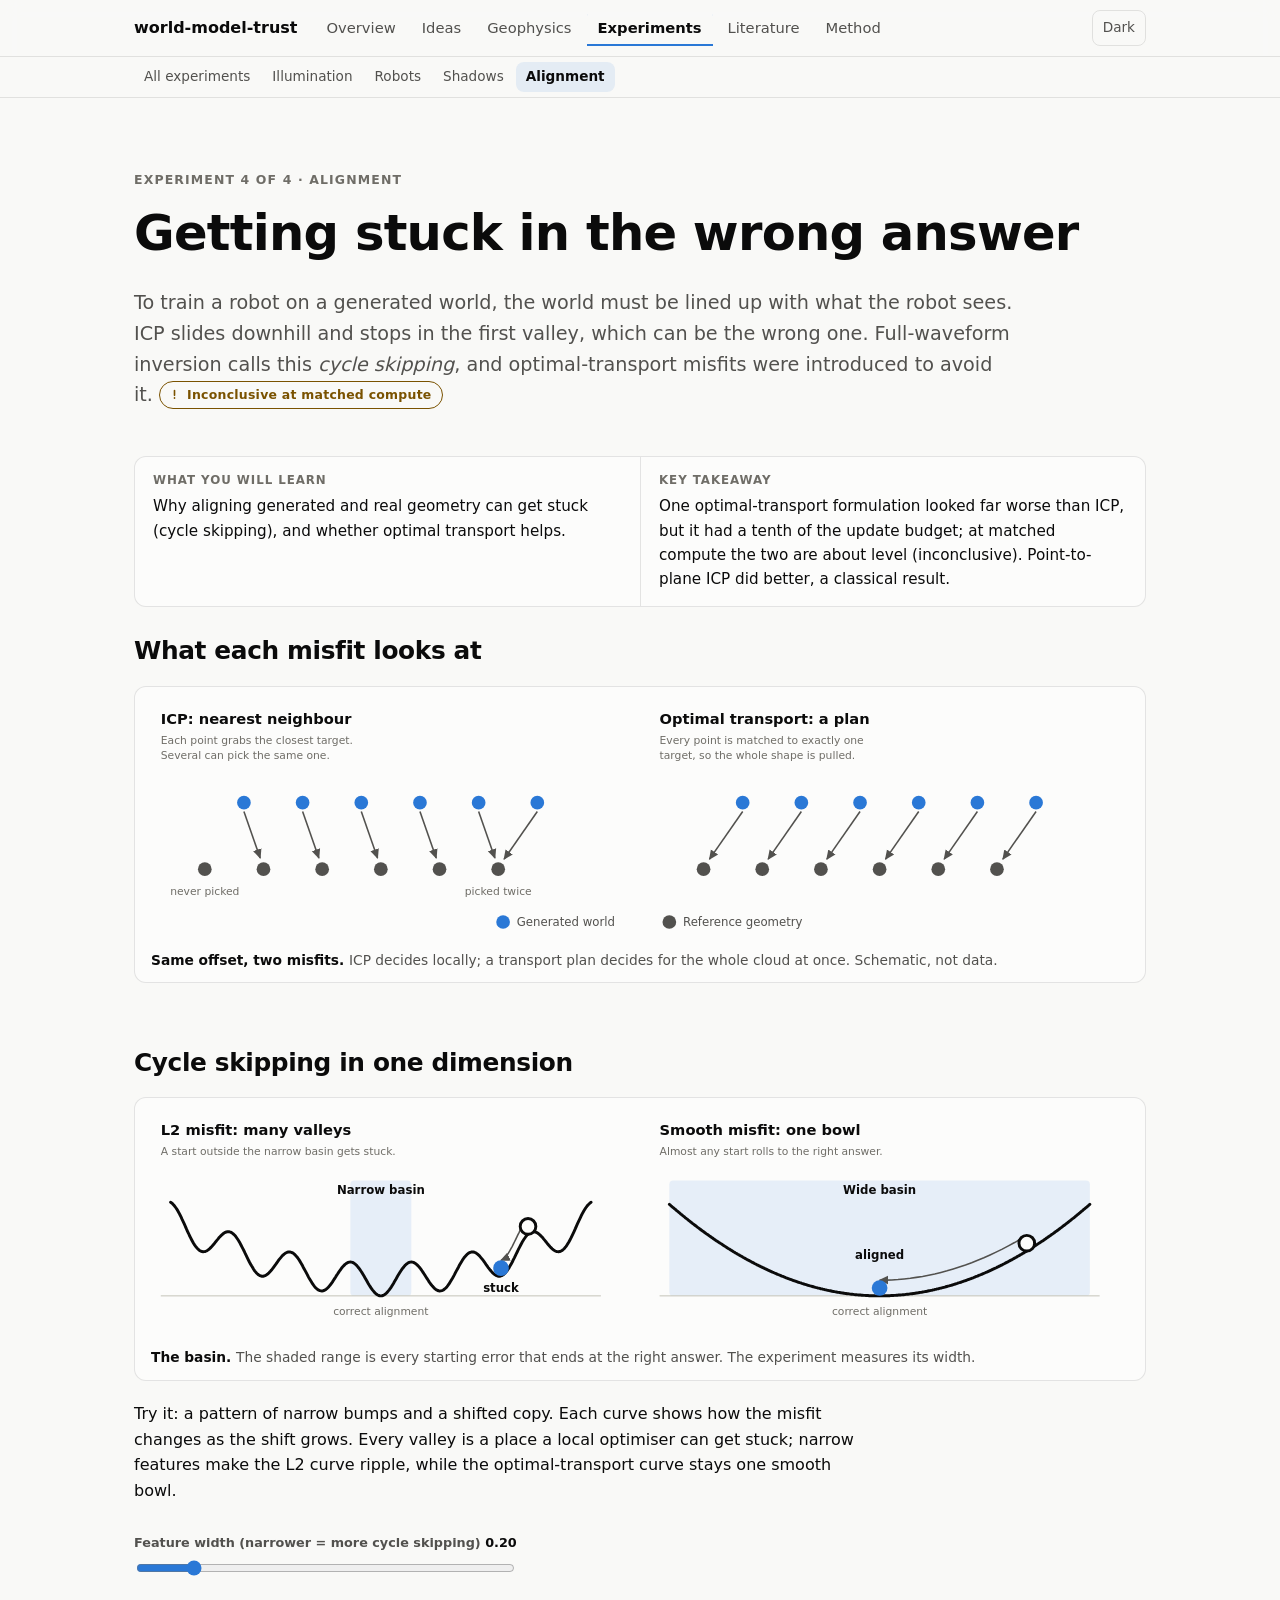
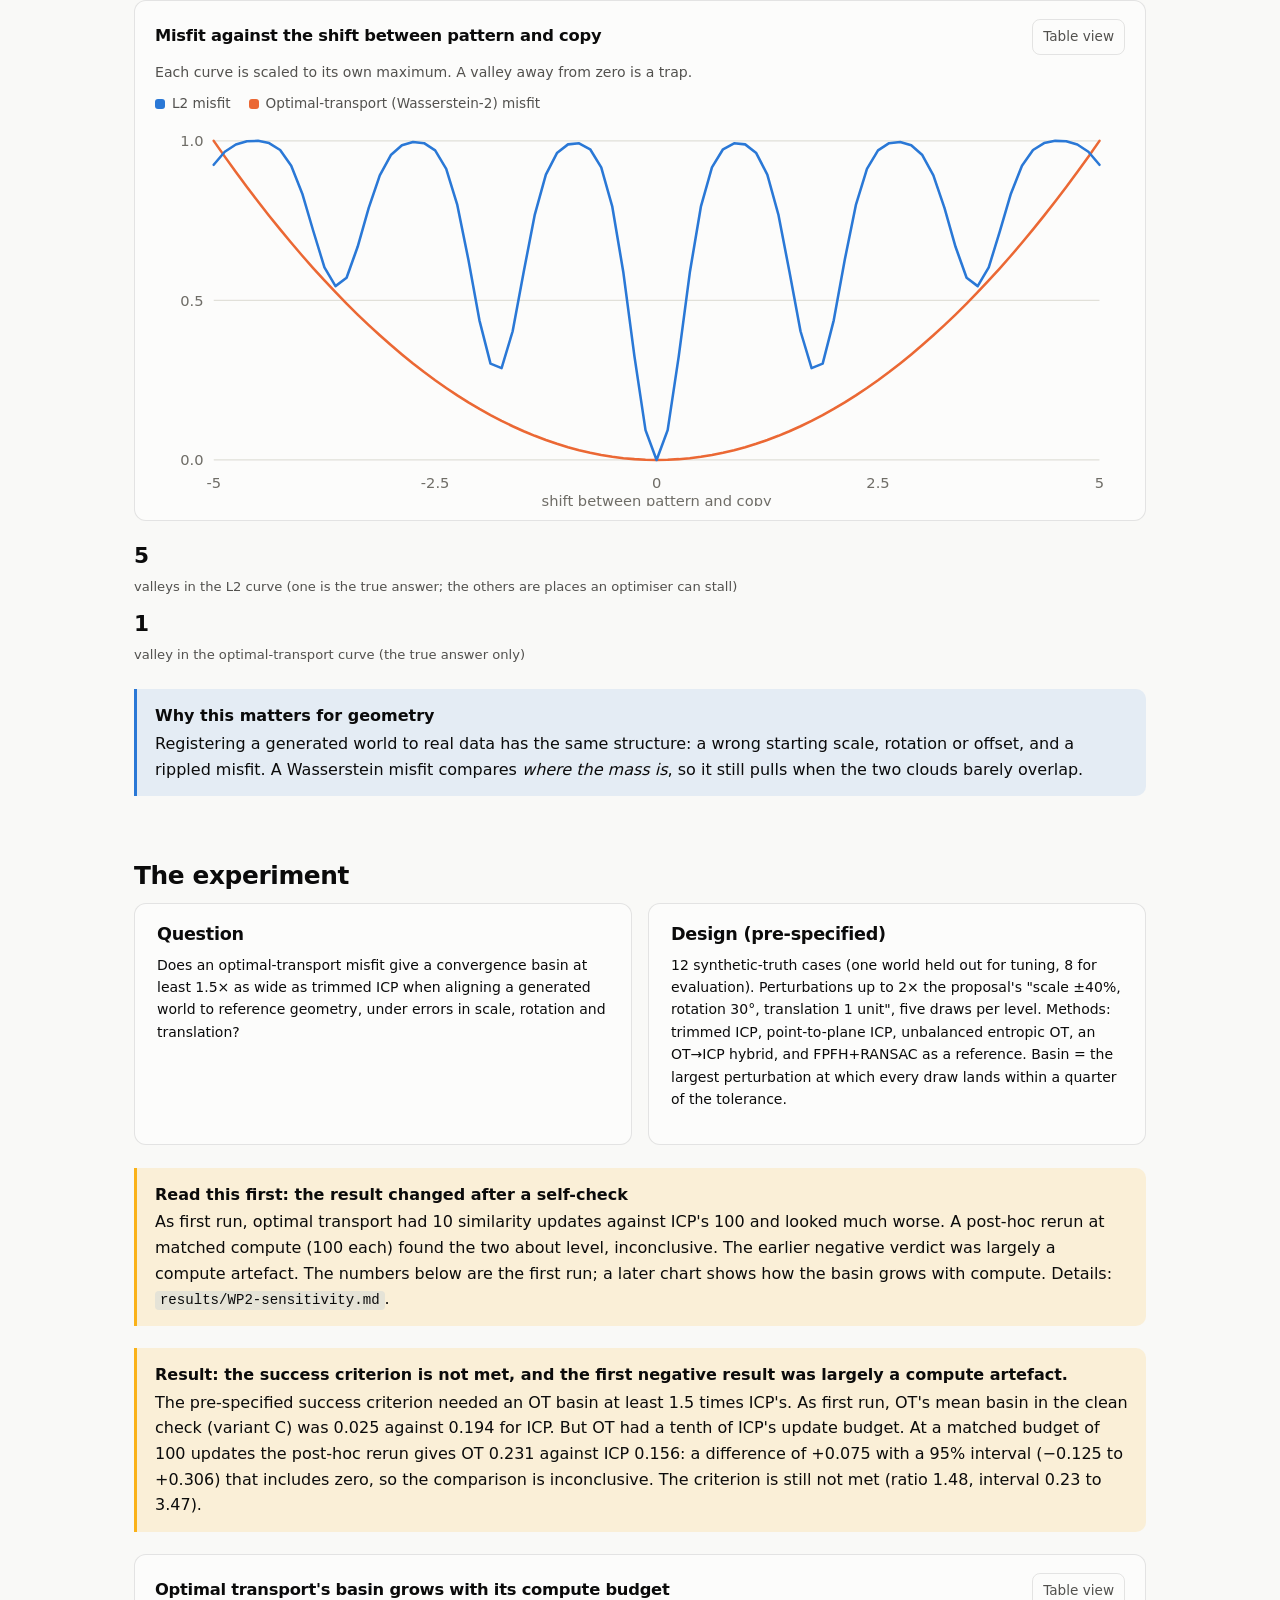
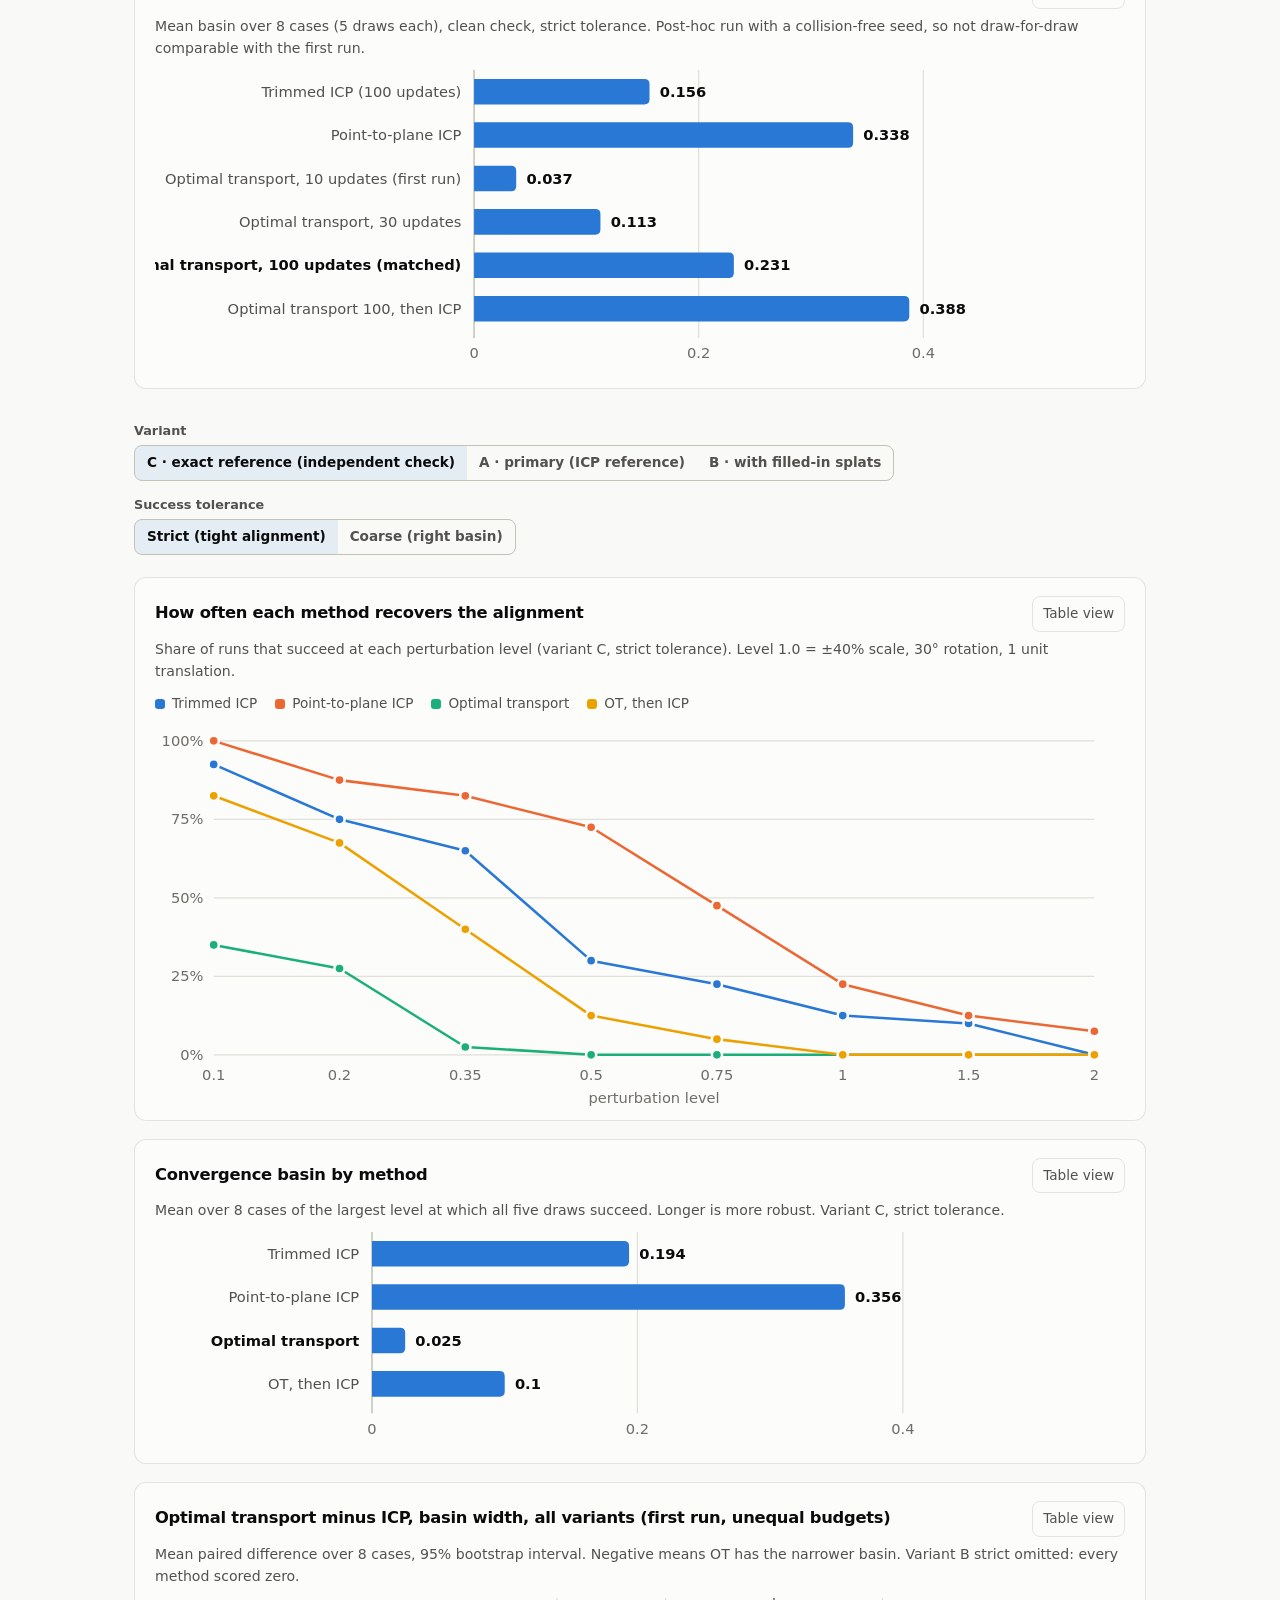
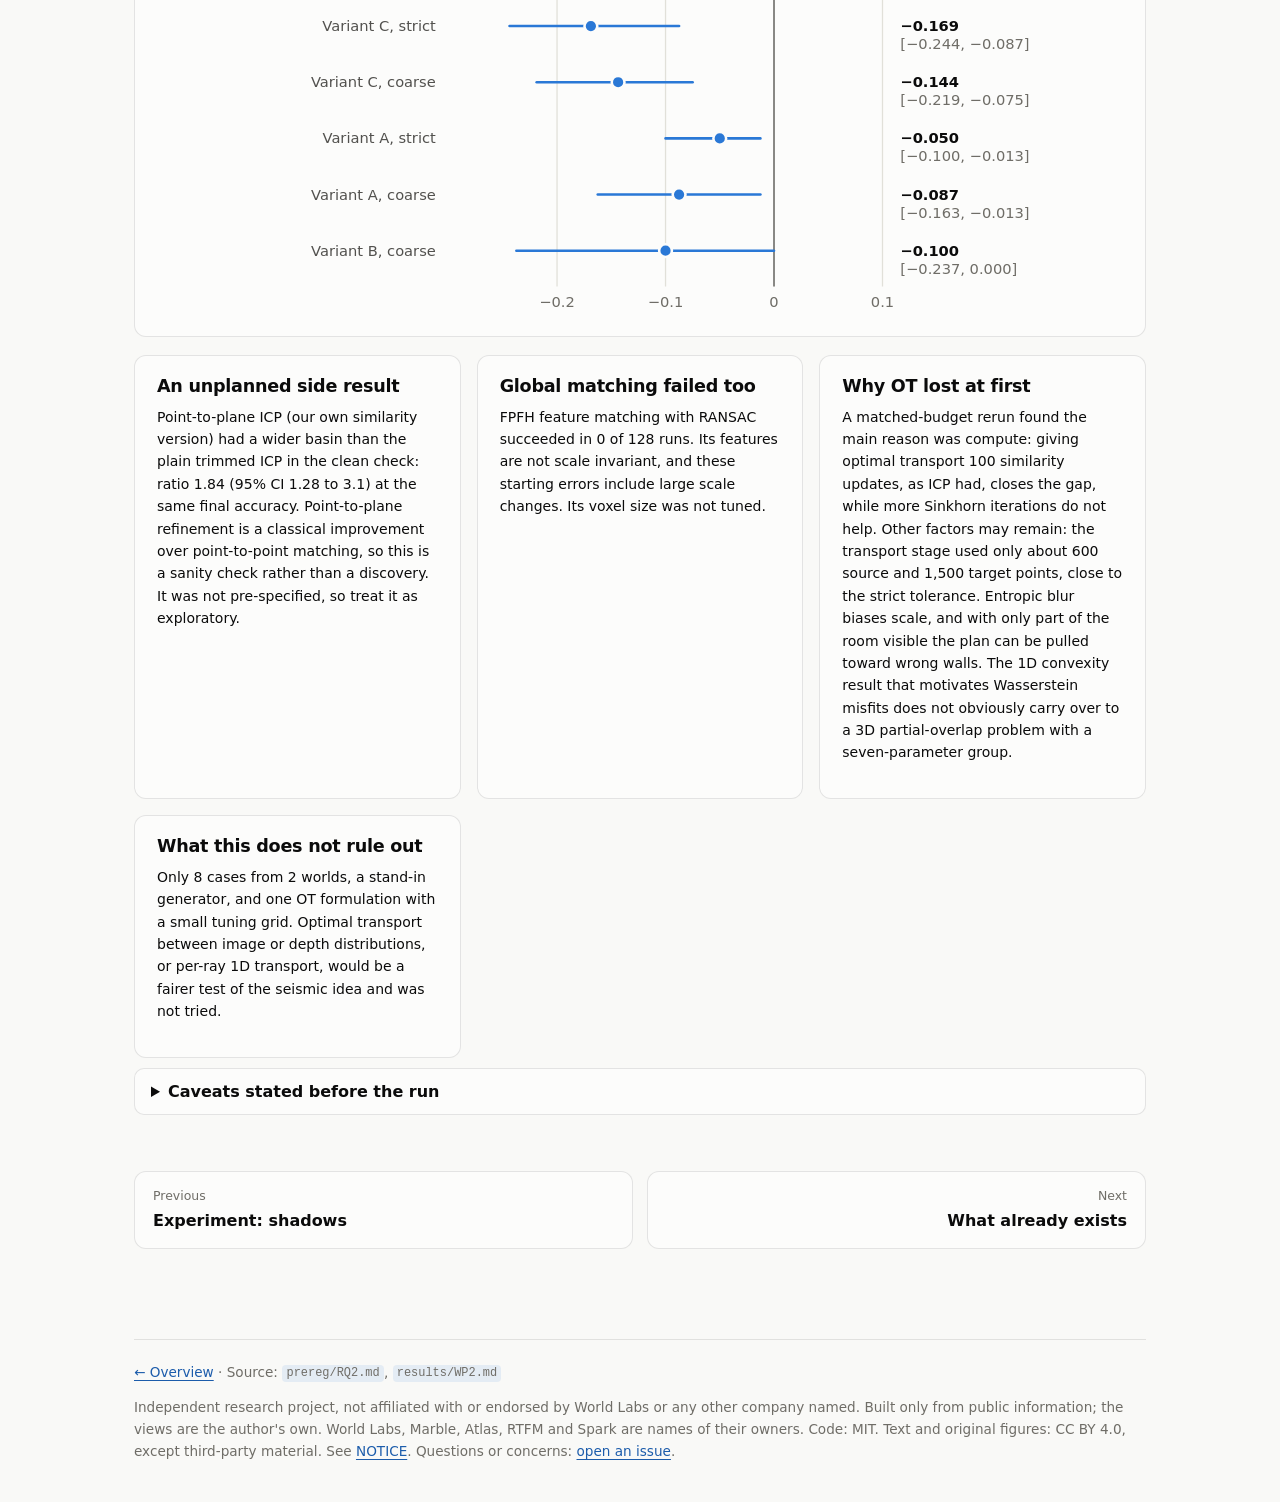
==== commit f22f30e7: "Add illustrations and figures across the site Shared SVG figure toolkit (figures.css, icons.js, anal" ====
--- a/site/alignment.html
+++ b/site/alignment.html
@@ -9,6 +9,7 @@
 <meta property="og:title" content="Alignment · world-model-trust">
 <link rel="icon" href="assets/favicon.svg" type="image/svg+xml">
 <link rel="stylesheet" href="assets/style.css">
+<link rel="stylesheet" href="assets/figures.css">
 <script src="assets/viz.js"></script>
 <script src="assets/data.js"></script>
 <script src="assets/misfit-demo.js"></script>
@@ -20,7 +21,7 @@
 <section class="hero" style="padding-bottom:8px">
   <p class="eyebrow">Experiment 4 of 4 · alignment</p>
   <h1>Getting stuck in the wrong answer</h1>
-  <p class="lede">To train a robot on a generated world, the world has to be lined up with what the robot really sees. Registration methods like ICP slide downhill and stop in the first valley, which can be the wrong one. Full-waveform inversion calls this <em>cycle skipping</em>, and optimal-transport misfits were introduced to avoid it. <span id="status"></span></p>
+  <p class="lede">To train a robot on a generated world, the world must be lined up with what the robot sees. ICP slides downhill and stops in the first valley, which can be the wrong one. Full-waveform inversion calls this <em>cycle skipping</em>, and optimal-transport misfits were introduced to avoid it. <span id="status"></span></p>
 </section>
 <aside class="glance" aria-label="At a glance">
   <div><div class="glance-label">What you will learn</div><p>Why aligning generated and real geometry can get stuck (cycle skipping), and whether optimal transport helps.</p></div>
@@ -28,20 +29,24 @@
 </aside>
 
 
-<h2 style="margin-top:1.2em">Cycle skipping in one dimension</h2>
-<p class="narrow">The "data" are a pattern of narrow bumps and a shifted copy. The plot shows how much each misfit changes as the shift grows. A local optimiser follows the curve downhill, so the number of valleys is the number of places it can get stuck. Narrow features make the L2 curve ripple; the optimal-transport curve stays one smooth bowl.</p>
+<h2 style="margin-top:1.2em">What each misfit looks at</h2>
+<div id="look"></div>
+
+<h2>Cycle skipping in one dimension</h2>
+<div id="basin"></div>
+<p class="narrow">Try it: a pattern of narrow bumps and a shifted copy. Each curve shows how the misfit changes as the shift grows. Every valley is a place a local optimiser can get stuck; narrow features make the L2 curve ripple, while the optimal-transport curve stays one smooth bowl.</p>
 <div class="filters" id="controls"></div>
 <div id="charts"></div>
 <div class="stats" id="minima"></div>
-<div class="callout"><strong>Why this matters for geometry</strong>Registering a generated world to real data has the same structure: a wrong starting scale, rotation or offset, and a misfit with many local minima. A Wasserstein misfit compares <em>where the mass is</em>, so it gives a useful pull even when the two clouds barely overlap.</div>
+<div class="callout"><strong>Why this matters for geometry</strong>Registering a generated world to real data has the same structure: a wrong starting scale, rotation or offset, and a rippled misfit. A Wasserstein misfit compares <em>where the mass is</em>, so it still pulls when the two clouds barely overlap.</div>
 
 <h2>The experiment</h2>
 <div class="grid g2">
   <div class="card"><h3>Question</h3><p class="small">Does an optimal-transport misfit give a convergence basin at least 1.5× as wide as trimmed ICP when aligning a generated world to reference geometry, under errors in scale, rotation and translation?</p></div>
-  <div class="card"><h3>Design (pre-specified)</h3><p class="small">12 synthetic-truth cases; world held out for tuning, 8 cases for evaluation. Perturbation levels up to 2× the proposal's "scale ±40%, rotation 30°, translation 1 unit", five draws per level. Methods: trimmed ICP, point-to-plane ICP, unbalanced entropic OT, an OT→ICP hybrid, and FPFH+RANSAC as a reference. Success: aligned within a quarter of the tolerance. Basin = the largest perturbation at which every draw succeeds.</p></div>
+  <div class="card"><h3>Design (pre-specified)</h3><p class="small">12 synthetic-truth cases (one world held out for tuning, 8 for evaluation). Perturbations up to 2× the proposal's "scale ±40%, rotation 30°, translation 1 unit", five draws per level. Methods: trimmed ICP, point-to-plane ICP, unbalanced entropic OT, an OT→ICP hybrid, and FPFH+RANSAC as a reference. Basin = the largest perturbation at which every draw lands within a quarter of the tolerance.</p></div>
 </div>
 <div id="results">
-  <div class="callout warn"><strong>Read this first: the result changed after a self-check</strong>As first run, optimal transport had 10 similarity updates against ICP's 100, and it looked much worse. A post-hoc rerun with matched compute (100 updates each) found the two about level, with an inconclusive comparison. The earlier negative verdict was largely a compute artefact. The numbers below are the first run; the chart further down shows how the basin grows with compute. Full details: <code>results/WP2-sensitivity.md</code>.</div>
+  <div class="callout warn"><strong>Read this first: the result changed after a self-check</strong>As first run, optimal transport had 10 similarity updates against ICP's 100 and looked much worse. A post-hoc rerun at matched compute (100 each) found the two about level, inconclusive. The earlier negative verdict was largely a compute artefact. The numbers below are the first run; a later chart shows how the basin grows with compute. Details: <code>results/WP2-sensitivity.md</code>.</div>
   <div class="callout warn" id="gate-callout" hidden><strong>Result: the success criterion is not met, and the first negative result was largely a compute artefact.</strong><span id="gate-text"></span></div>
   <div class="filters" id="rfilters" hidden></div>
   <div id="rcharts"></div>
@@ -62,6 +67,59 @@
 const E = V.el, D = window.WMT;
 document.getElementById("status").append(D.wp2 ? V.badge("mixed", "Inconclusive at matched compute") : V.badge("run", "Evaluation running"));
 
+/* ---------- figures: what each misfit looks at; what a basin is ---------- */
+(function () {
+  const W = 1000, H = 246, pw = 470, T = (i) => 55 + 60 * i, Sx = (i) => T(i) + 40, yS = 104, yT = 172, r = 7;
+  const kids = [];
+  const shorten = (x1, y1, x2, y2, d) => { const L = Math.hypot(x2 - x1, y2 - y1); return [x2 - (x2 - x1) * d / L, y2 - (y2 - y1) * d / L]; };
+  const panel = (ox, title, sub, pairs) => {
+    kids.push(E("text", { class: "t-strong", style: "font-size:15px", x: ox + 10, y: 24 }, title));
+    sub.forEach((l, k) => kids.push(E("text", { class: "t-muted", x: ox + 10, y: 44 + k * 15 }, l)));
+    pairs.forEach(([a, b]) => { const [ex, ey] = shorten(Sx(a) + ox, yS, T(b) + ox, yT, r + 5); kids.push(E("path", { class: "arrow-ink", d: `M${Sx(a) + ox},${yS + r + 2} L${ex},${ey}` })); });
+    for (let i = 0; i < 6; i++) kids.push(E("circle", { class: "f-ink2", cx: T(i) + ox, cy: yT, r }), E("circle", { class: "f-accent", cx: Sx(i) + ox, cy: yS, r }));
+  };
+  panel(0, "ICP: nearest neighbour", ["Each point grabs the closest target.", "Several can pick the same one."], [[0, 1], [1, 2], [2, 3], [3, 4], [4, 5], [5, 5]]);
+  panel(510, "Optimal transport: a plan", ["Every point is matched to exactly one", "target, so the whole shape is pulled."], [[0, 0], [1, 1], [2, 2], [3, 3], [4, 4], [5, 5]]);
+  kids.push(E("text", { class: "t-muted", x: T(0), y: yT + 26, "text-anchor": "middle" }, "never picked"), E("text", { class: "t-muted", x: T(5), y: yT + 26, "text-anchor": "middle" }, "picked twice"));
+  kids.push(E("circle", { class: "f-accent", cx: 360, cy: 226, r }), E("text", { class: "t", x: 374, y: 230 }, "Generated world"), E("circle", { class: "f-ink2", cx: 530, cy: 226, r }), E("text", { class: "t", x: 544, y: 230 }, "Reference geometry"));
+  const svg = V.diagram(W, H, ...kids);
+  svg.style.minWidth = "720px";
+  const fig = V.figure(svg, E("span", {}, E("b", {}, "Same offset, two misfits. "), "ICP decides locally; a transport plan decides for the whole cloud at once. Schematic, not data."), "Two point rows: ICP arrows go to the nearest target, so one is picked twice and one never; the optimal-transport plan matches each point to one target");
+  fig.style.overflowX = "auto";
+  document.getElementById("look").append(fig);
+})();
+
+(function () {
+  const W = 1000, H = 232, pw = 470, N = 400, base = 188, amp = 104;
+  const f = [(u) => 0.6 * u * u + 0.16 * (1 - Math.cos(7 * Math.PI * u)), (u) => 0.9 * u * u];
+  const kids = [];
+  const panel = (ox, k, title, sub, u0, label) => {
+    const X = (u) => ox + 20 + (u + 1) / 2 * (pw - 40), Y = (u) => base - f[k](u) * amp;
+    let a = 0, b = 0;
+    if (k === 0) { const df = (u) => f[0](u + 1e-4) - f[0](u - 1e-4); a = 0; while (df(a + 0.001) > 0 || a < 0.01) a += 0.001; } else a = 1;
+    b = a;
+    const pts = Array.from({ length: N + 1 }, (_, i) => -1 + 2 * i / N);
+    kids.push(E("text", { class: "t-strong", style: "font-size:15px", x: ox + 10, y: 24 }, title), E("text", { class: "t-muted", x: ox + 10, y: 44 }, sub));
+    kids.push(E("rect", { class: "f-wash", x: X(-a), y: 70, width: X(a) - X(-a), height: base - 70, rx: 4 }));
+    kids.push(E("text", { class: "t-strong", x: X(0), y: 84, "text-anchor": "middle" }, k === 0 ? "Narrow basin" : "Wide basin"));
+    kids.push(E("path", { class: "nofill s-axis thin", d: `M${ox + 10},${base} L${ox + pw - 10},${base}` }));
+    kids.push(E("path", { class: "nofill s-ink thick round", d: pts.map((u, i) => `${i ? "L" : "M"}${X(u).toFixed(1)},${Y(u).toFixed(1)}`).join(" ") }));
+    kids.push(E("text", { class: "t-muted", x: X(0), y: base + 20, "text-anchor": "middle" }, "correct alignment"));
+    const end = k === 0 ? 4 / 7 : 0;
+    const walk = []; for (let i = 0; i <= 24; i++) { const u = u0 + (end - u0) * i / 24; walk.push(`${i ? "L" : "M"}${X(u).toFixed(1)},${(Y(u) - 16).toFixed(1)}`); }
+    kids.push(E("path", { class: "arrow-ink", d: walk.join(" ") }));
+    kids.push(E("circle", { class: "f-surface s-ink thick", cx: X(u0), cy: Y(u0) - 8, r: 8 }), E("circle", { class: "f-accent", cx: X(end), cy: Y(end) - 8, r: 8 }));
+    kids.push(E("text", { class: "t-strong", x: X(end), y: k === 0 ? Y(end) + 16 : Y(end) - 38, "text-anchor": "middle" }, label));
+  };
+  panel(0, 0, "L2 misfit: many valleys", "A start outside the narrow basin gets stuck.", 0.7, "stuck");
+  panel(510, 1, "Smooth misfit: one bowl", "Almost any start rolls to the right answer.", 0.7, "aligned");
+  const svg = V.diagram(W, H, ...kids);
+  svg.style.minWidth = "720px";
+  const fig = V.figure(svg, E("span", {}, E("b", {}, "The basin. "), "The shaded range is every starting error that ends at the right answer. The experiment measures its width."), "Two curves: a rippled misfit with a narrow basin where a start gets stuck, and a smooth bowl with a wide basin where it reaches the answer");
+  fig.style.overflowX = "auto";
+  document.getElementById("basin").append(fig);
+})();
+
 /* ---------- misfit toy ---------- */
 const st = { width: 0.2 };
 const ctl = document.getElementById("controls");
@@ -72,7 +130,7 @@
   const cv = MisfitDemo.curves(st.width), W = 760, H = 300, x0 = 46, x1 = W - 20, y0 = 14, y1 = H - 36;
   const sx = V.scale(-5, 5, x0, x1), sy = V.scale(0, 1, y1, y0);
   charts.replaceChildren();
-  const c = V.card(charts, { title: "Misfit against the shift between pattern and copy", sub: "Each curve is scaled to its own maximum. Lower is a better match; a valley away from zero is a trap.", legend: S.map((s) => ({ ...s })) });
+  const c = V.card(charts, { title: "Misfit against the shift between pattern and copy", sub: "Each curve is scaled to its own maximum. A valley away from zero is a trap.", legend: S.map((s) => ({ ...s })) });
   const svg = E("svg", { class: "chart", viewBox: `0 0 ${W} ${H}`, role: "img", "aria-label": "Misfit curves for L2 and optimal transport against shift" }), g = E("g", { class: "grid" });
   [0, 0.5, 1].forEach((t) => { g.append(E("line", { x1: x0, x2: x1, y1: sy(t), y2: sy(t) })); svg.append(E("text", { x: x0 - 8, y: sy(t) + 4, "text-anchor": "end" }, t.toFixed(1))); });
   [-5, -2.5, 0, 2.5, 5].forEach((t) => svg.append(E("text", { x: sx(t), y: H - 14, "text-anchor": "middle" }, String(t))));
@@ -126,7 +184,7 @@
     rc.replaceChildren();
     const v = W2[rs.v], keys = Object.keys(NAMES), tolName = rs.tol === "strict" ? "strict tolerance" : "coarse tolerance";
     // 1. success rate vs level
-    const c1 = V.card(rc, { title: "How often each method recovers the alignment", sub: `Share of runs that succeed at each perturbation level, variant ${rs.v}, ${tolName}. Level 1.0 is the proposal's ±40% scale, 30° rotation, 1 unit translation.`, legend: keys.map((k) => ({ label: NAMES[k], color: COLORS[k] })) });
+    const c1 = V.card(rc, { title: "How often each method recovers the alignment", sub: `Share of runs that succeed at each perturbation level (variant ${rs.v}, ${tolName}). Level 1.0 = ±40% scale, 30° rotation, 1 unit translation.`, legend: keys.map((k) => ({ label: NAMES[k], color: COLORS[k] })) });
     const W = 760, H = 300, x0 = 46, x1 = W - 24, y0 = 14, y1 = H - 40, n = W2.levels.length;
     const sx = (i) => x0 + (i / (n - 1)) * (x1 - x0), sy = V.scale(0, 1, y1, y0);
     const svg = E("svg", { class: "chart", viewBox: `0 0 ${W} ${H}`, role: "img", "aria-label": "Success rate against perturbation level for each alignment method" }), g = E("g", { class: "grid" });
@@ -149,20 +207,20 @@
     V.addTable(c1, ["Level", ...keys.map((k) => NAMES[k])], W2.levels.map((lv, i) => [String(lv), ...keys.map((k) => V.fmt.pct(v.curves[rs.tol][k][i], 0))]));
 
     // 2. basin width
-    const c2 = V.card(rc, { title: "Convergence basin by method", sub: `Mean over 8 evaluation cases of the largest perturbation level at which all five draws succeed. Longer is more robust. Variant ${rs.v}, ${tolName}.` });
+    const c2 = V.card(rc, { title: "Convergence basin by method", sub: `Mean over 8 cases of the largest level at which all five draws succeed. Longer is more robust. Variant ${rs.v}, ${tolName}.` });
     V.hbars(c2, { items: keys.map((k) => ({ label: NAMES[k], value: v.basins[rs.tol][k], tipLabel: "mean basin (level units)", strong: k === "ot" })), max: 0.5, valueFmt: (x) => V.fmt.n(x, 3), labelW: 170 });
     V.addTable(c2, ["Method", "Mean basin"], keys.map((k) => [NAMES[k], V.fmt.n(v.basins[rs.tol][k], 3)]));
   }
   paint();
 
   // 3. forest of OT - ICP (fixed, not filtered)
-  const fc = V.card(document.getElementById("rforest"), { title: "Optimal transport minus ICP, basin width, all variants (first run, unequal budgets)", sub: "Mean paired difference over 8 cases with a 95% bootstrap interval. Negative means OT has the narrower basin. Variant B strict is omitted: every method scored zero." });
+  const fc = V.card(document.getElementById("rforest"), { title: "Optimal transport minus ICP, basin width, all variants (first run, unequal budgets)", sub: "Mean paired difference over 8 cases, 95% bootstrap interval. Negative means OT has the narrower basin. Variant B strict omitted: every method scored zero." });
   const items = [["C", "strict"], ["C", "coarse"], ["A", "strict"], ["A", "coarse"], ["B", "coarse"]].map(([vv, t]) => { const x = W2[vv].comparisons[`${t}:ot_vs_icp`]; return { label: `Variant ${vv}, ${t}`, mean: x.diff, lo: x.diff_lo, hi: x.diff_hi }; });
   V.forest(fc, { items, domain: [-0.3, 0.1], d: 3 });
   V.addTable(fc, ["Variant and tolerance", "Mean difference", "CI low", "CI high"], items.map((i) => [i.label, V.fmt.signed(i.mean, 3), V.fmt.signed(i.lo, 3), V.fmt.signed(i.hi, 3)]));
 
   if (W2.sensitivity) {
-    const S = W2.sensitivity.strict, sc = V.card(document.getElementById("rforest"), { title: "Optimal transport's basin grows with its compute budget", sub: "Mean basin over 8 cases (5 draws each), clean check, strict tolerance. Post-hoc sensitivity run with a collision-free seed, so not draw-for-draw comparable with the first run. Longer is more robust." });
+    const S = W2.sensitivity.strict, sc = V.card(document.getElementById("rforest"), { title: "Optimal transport's basin grows with its compute budget", sub: "Mean basin over 8 cases (5 draws each), clean check, strict tolerance. Post-hoc run with a collision-free seed, so not draw-for-draw comparable with the first run." });
     const items = [["Trimmed ICP (100 updates)", "icp"], ["Point-to-plane ICP", "p2plane"], ["Optimal transport, 10 updates (first run)", "ot10"], ["Optimal transport, 30 updates", "ot30"], ["Optimal transport, 100 updates (matched)", "ot100"], ["Optimal transport 100, then ICP", "ot100+icp"]];
     document.getElementById("results").insertBefore(sc.root, document.getElementById("rfilters"));
     V.hbars(sc, { items: items.map(([l, k]) => ({ label: l, value: S.basins[k], tipLabel: "mean basin (level units)", strong: k === "ot100" })), max: 0.5, valueFmt: (x) => V.fmt.n(x, 3), labelW: 250 });
--- a/site/assets/figures.css
+++ b/site/assets/figures.css
@@ -0,0 +1,31 @@
+/* Shared styling for diagrams and figures. Everything uses the site's colour tokens, so SVG diagrams follow the light/dark theme. */
+.fig-svg { margin: 20px 0; background: var(--surface); border: 1px solid var(--ring); border-radius: var(--radius); padding: 14px 16px 12px; }
+.fig-svg svg.diagram { width: 100%; height: auto; display: block; overflow: hidden; }
+.fig-svg figcaption { margin-top: 8px; font-size: 0.86rem; color: var(--ink2); line-height: 1.5; }
+.fig-svg figcaption b { color: var(--ink); }
+.fig-title { font-size: 0.74rem; letter-spacing: 0.08em; text-transform: uppercase; color: var(--muted); font-weight: 650; margin: 0 0 6px; }
+.figrow { display: grid; gap: 16px; grid-template-columns: repeat(auto-fit, minmax(280px, 1fr)); margin: 18px 0; }
+.figrow .fig-svg, .figrow figure.fig { margin: 0; }
+.thumb { display: block; width: 100%; height: auto; border-radius: 8px; background: color-mix(in srgb, var(--accent) 6%, var(--surface)); }
+.hero-art { margin: 8px 0 0; }
+.hero-art svg { width: 100%; height: auto; display: block; }
+
+/* utility classes for theme-aware SVG (use these instead of hard-coded colours) */
+svg .t { fill: var(--ink2); font: 12px system-ui, -apple-system, "Segoe UI", sans-serif; }
+svg .t-strong { fill: var(--ink); font: 600 12px system-ui, -apple-system, "Segoe UI", sans-serif; }
+svg .t-muted { fill: var(--muted); font: 11px system-ui, -apple-system, "Segoe UI", sans-serif; }
+svg .t-big { fill: var(--ink); font: 650 15px system-ui, -apple-system, "Segoe UI", sans-serif; }
+svg .f-surface { fill: var(--surface); } svg .f-page { fill: var(--page); } svg .f-ink { fill: var(--ink); } svg .f-ink2 { fill: var(--ink2); } svg .f-grid { fill: var(--grid); }
+svg .f-wash { fill: var(--accent-wash); } svg .f-accent { fill: var(--accent); }
+svg .f-s1 { fill: var(--s1); } svg .f-s2 { fill: var(--s2); } svg .f-s3 { fill: var(--s3); } svg .f-s4 { fill: var(--s4); }
+svg .f-o1 { fill: var(--o1); } svg .f-o2 { fill: var(--o2); } svg .f-o3 { fill: var(--o3); } svg .f-o4 { fill: var(--o4); } svg .f-o5 { fill: var(--o5); }
+svg .s-ink { stroke: var(--ink); } svg .s-ink2 { stroke: var(--ink2); } svg .s-axis { stroke: var(--axis); } svg .s-grid { stroke: var(--grid); } svg .s-accent { stroke: var(--accent); }
+svg .s-s1 { stroke: var(--s1); } svg .s-s2 { stroke: var(--s2); } svg .s-s3 { stroke: var(--s3); } svg .s-s4 { stroke: var(--s4); }
+svg .s-o1 { stroke: var(--o1); } svg .s-o3 { stroke: var(--o3); } svg .s-o5 { stroke: var(--o5); }
+svg .nofill { fill: none; }
+svg .thin { stroke-width: 1; } svg .mid { stroke-width: 2; } svg .thick { stroke-width: 3; }
+svg .round { stroke-linecap: round; stroke-linejoin: round; }
+svg .dash { stroke-dasharray: 5 4; }
+svg .arrow-ink { stroke: var(--ink2); fill: none; stroke-width: 1.6; marker-end: url(#arr); }
+@media (prefers-reduced-motion: no-preference) { svg .pulse { animation: pulse 2.6s ease-in-out infinite; } }
+@keyframes pulse { 0%, 100% { opacity: 1; } 50% { opacity: 0.45; } }
